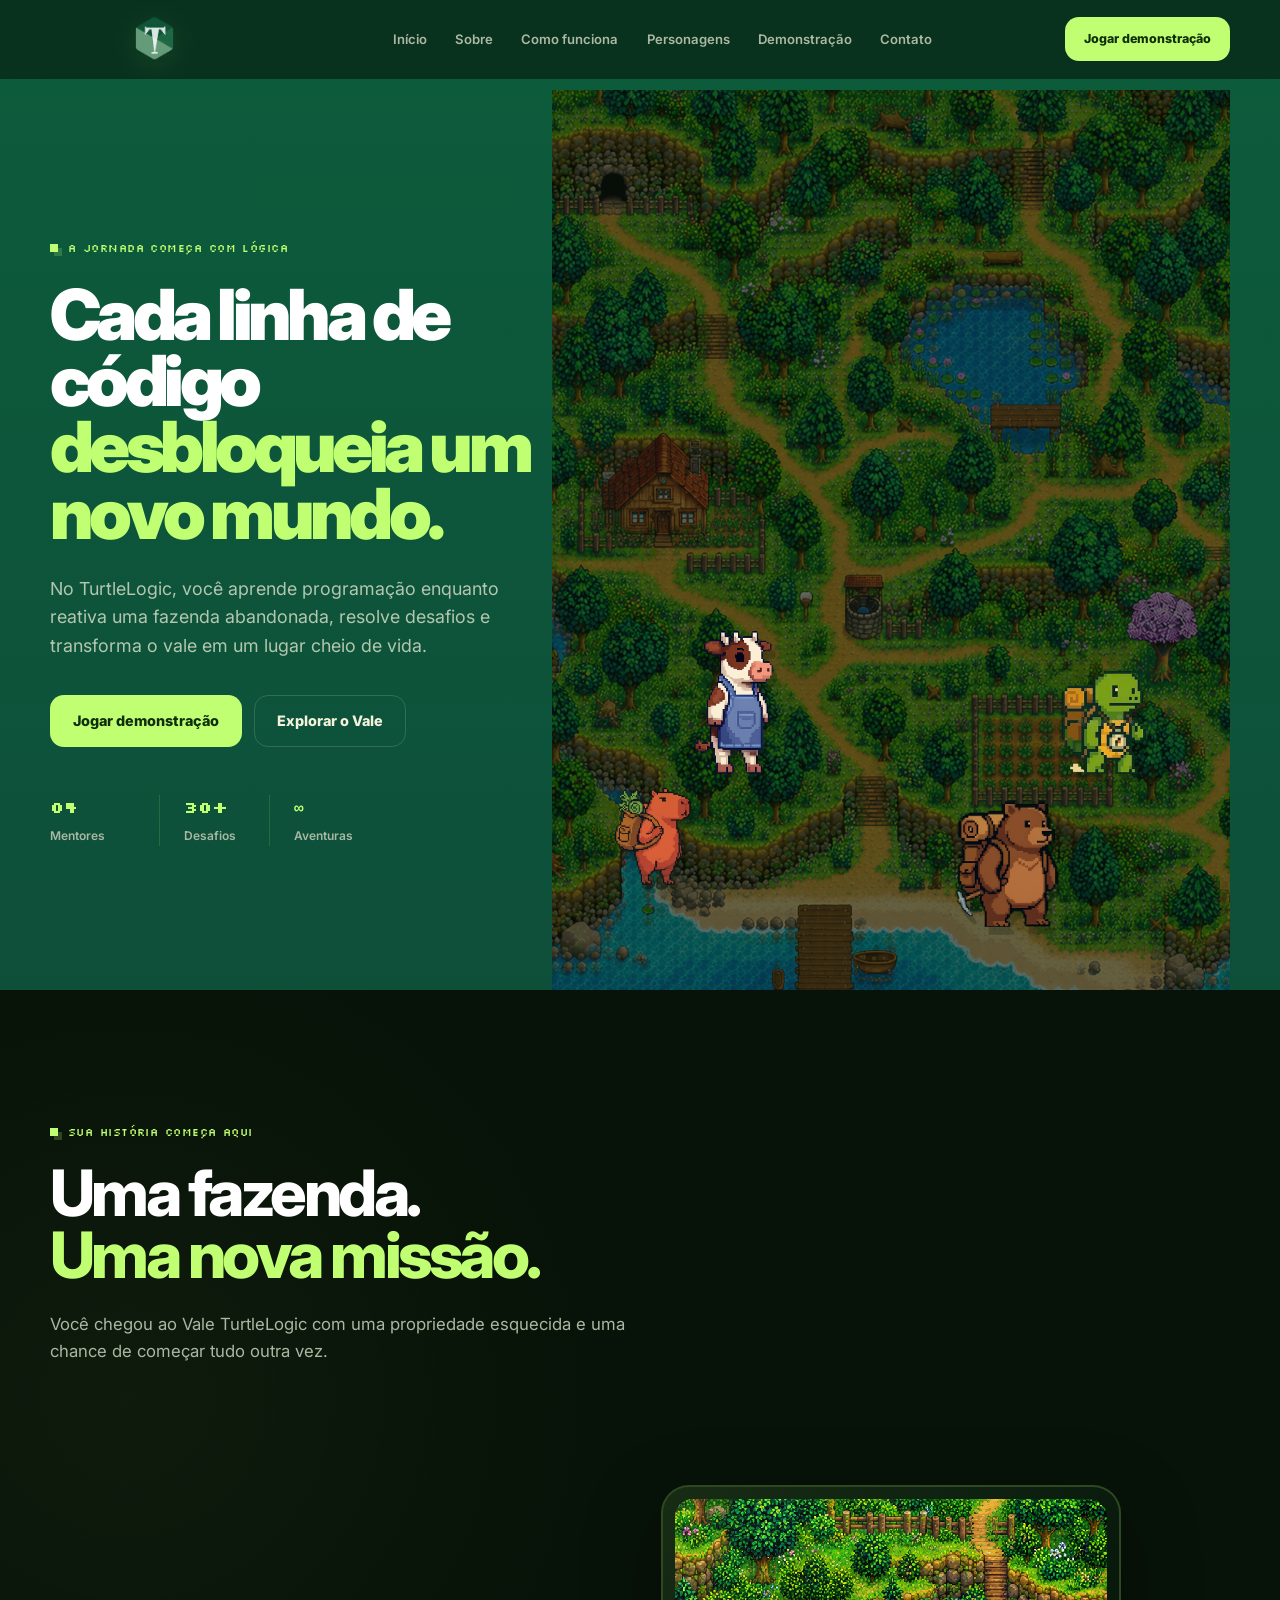
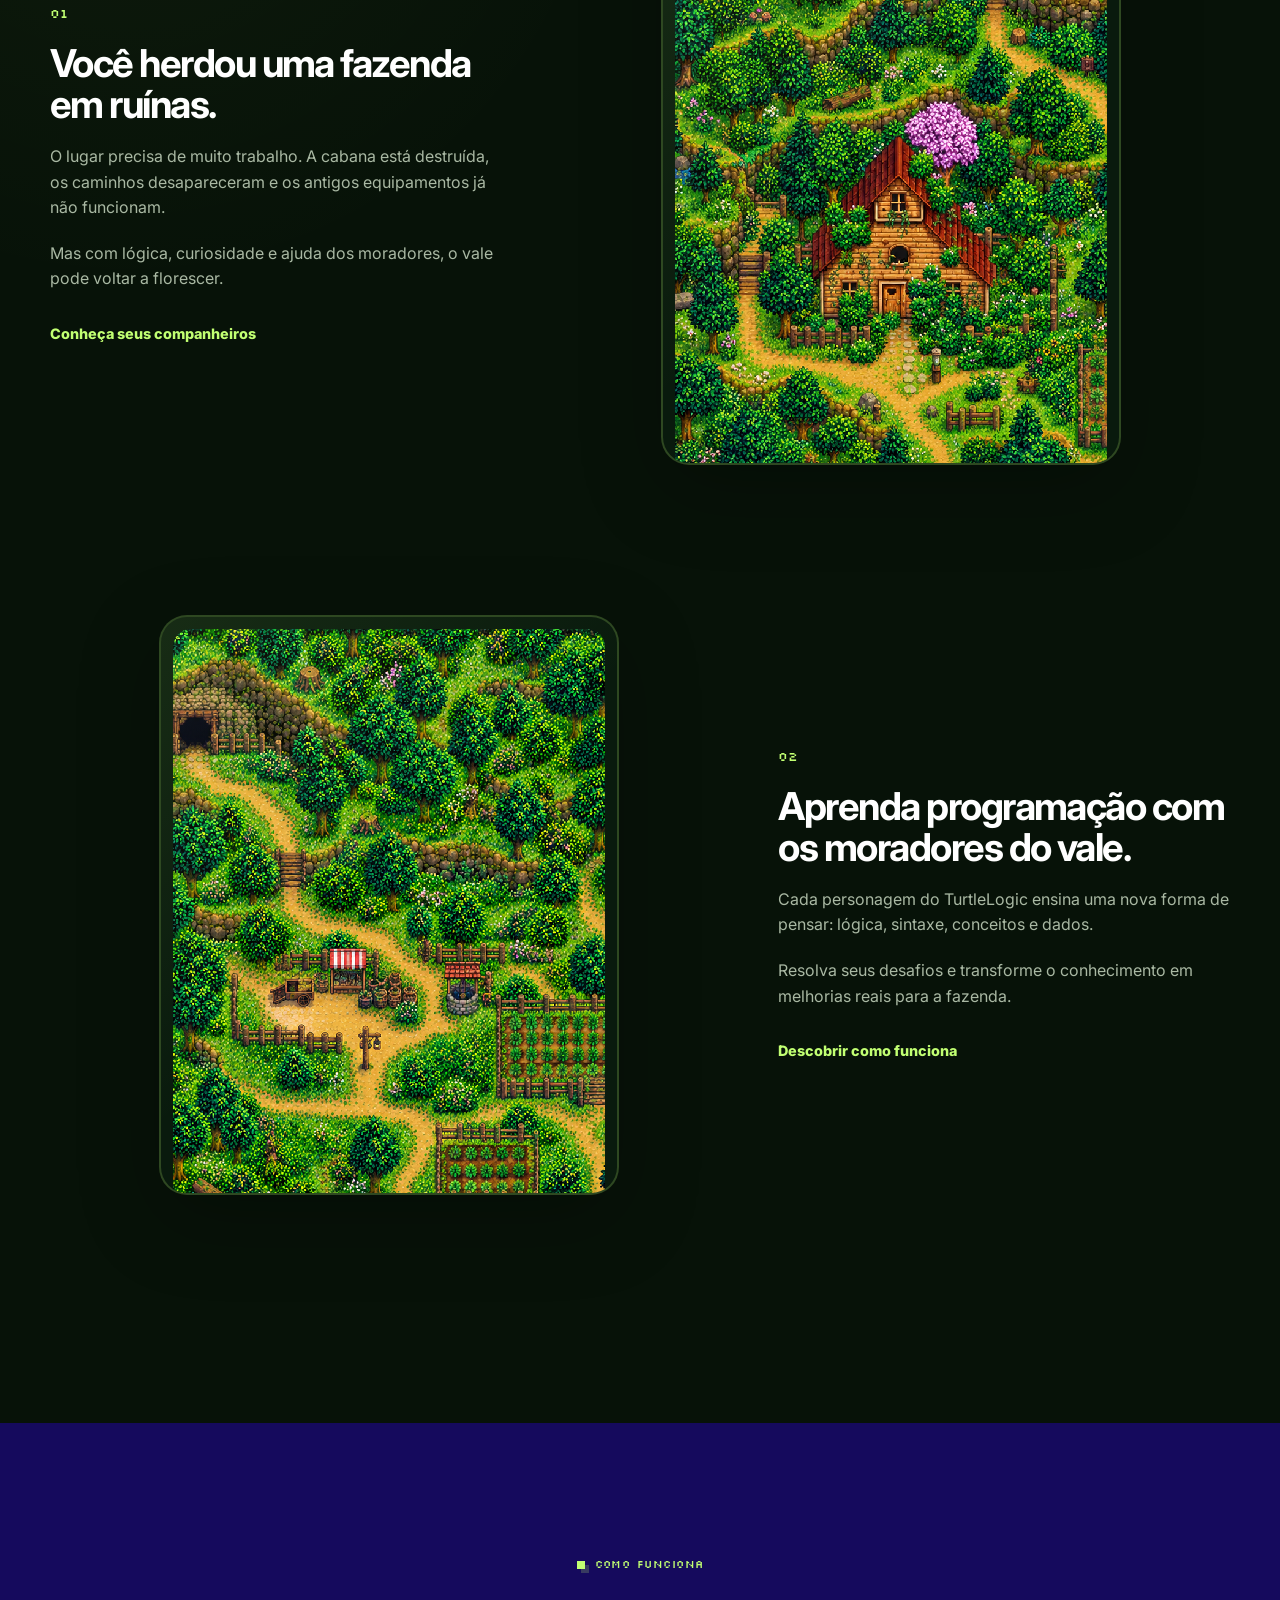
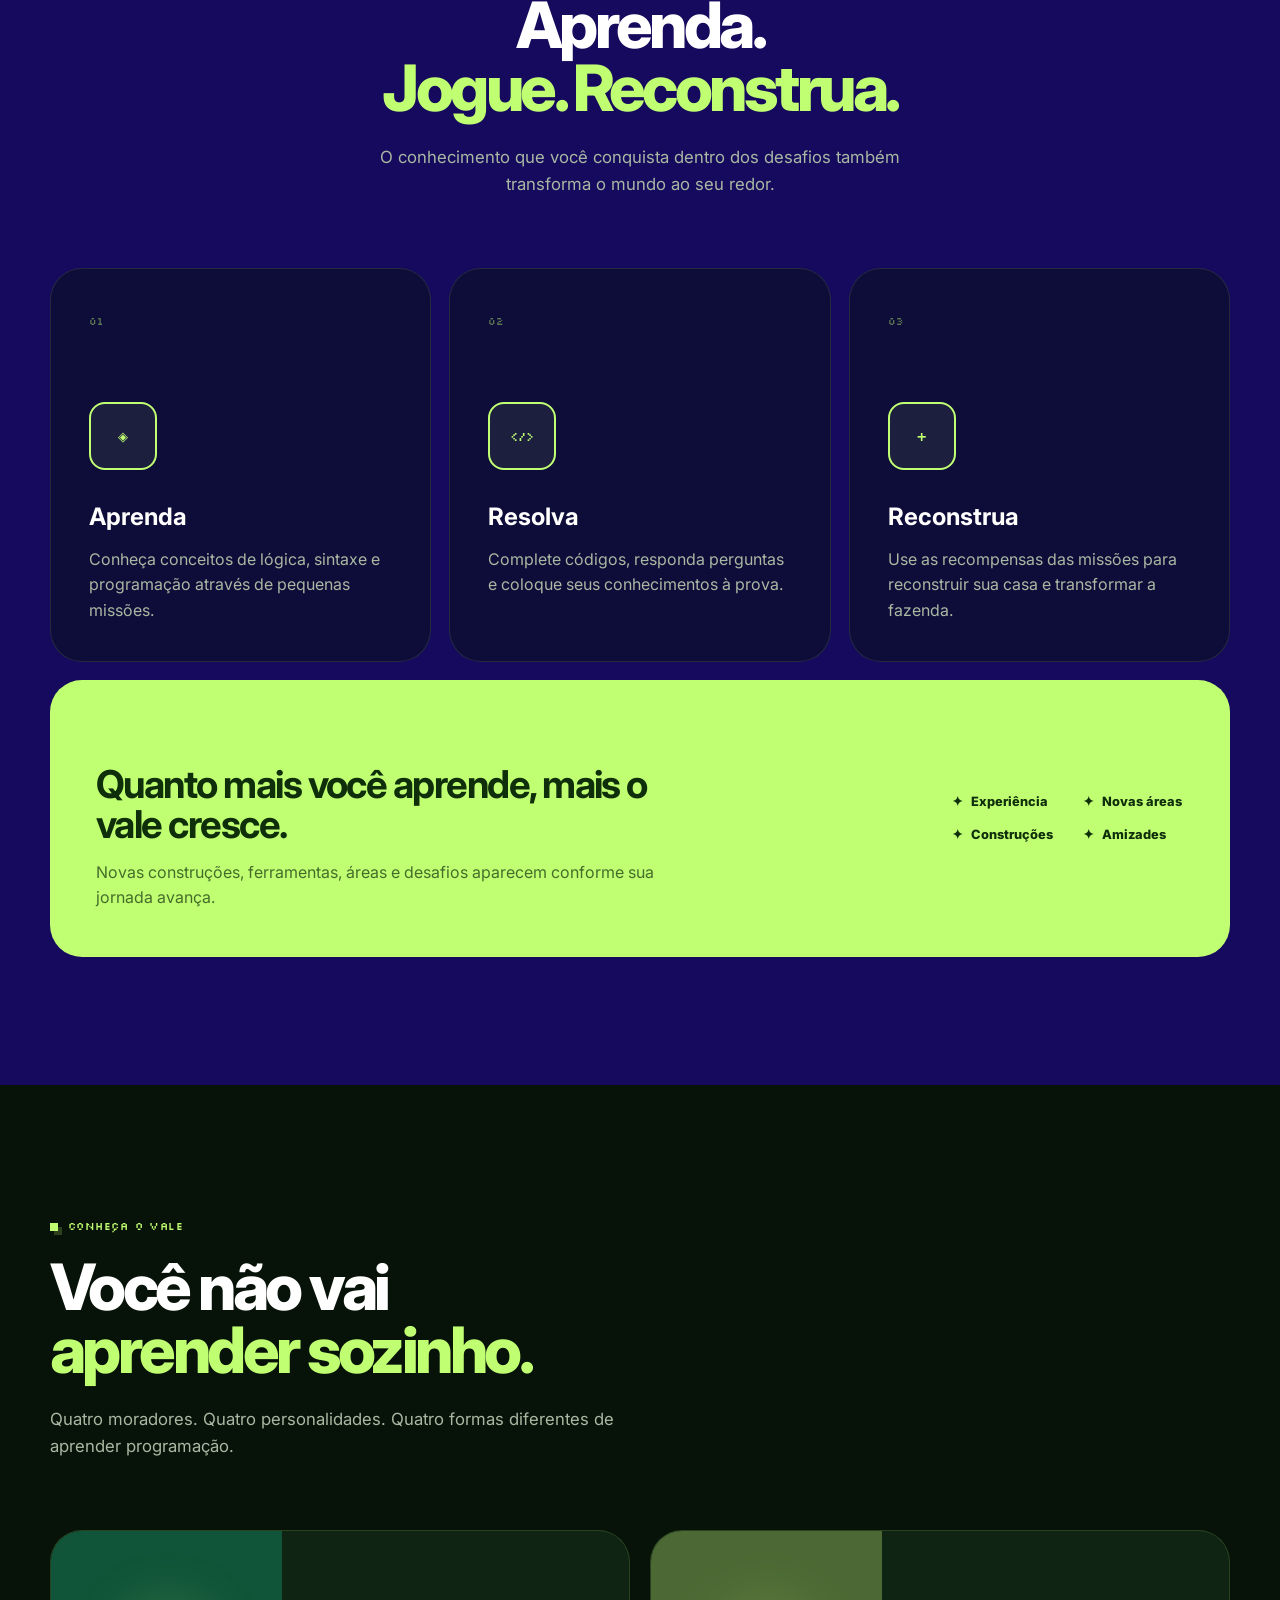
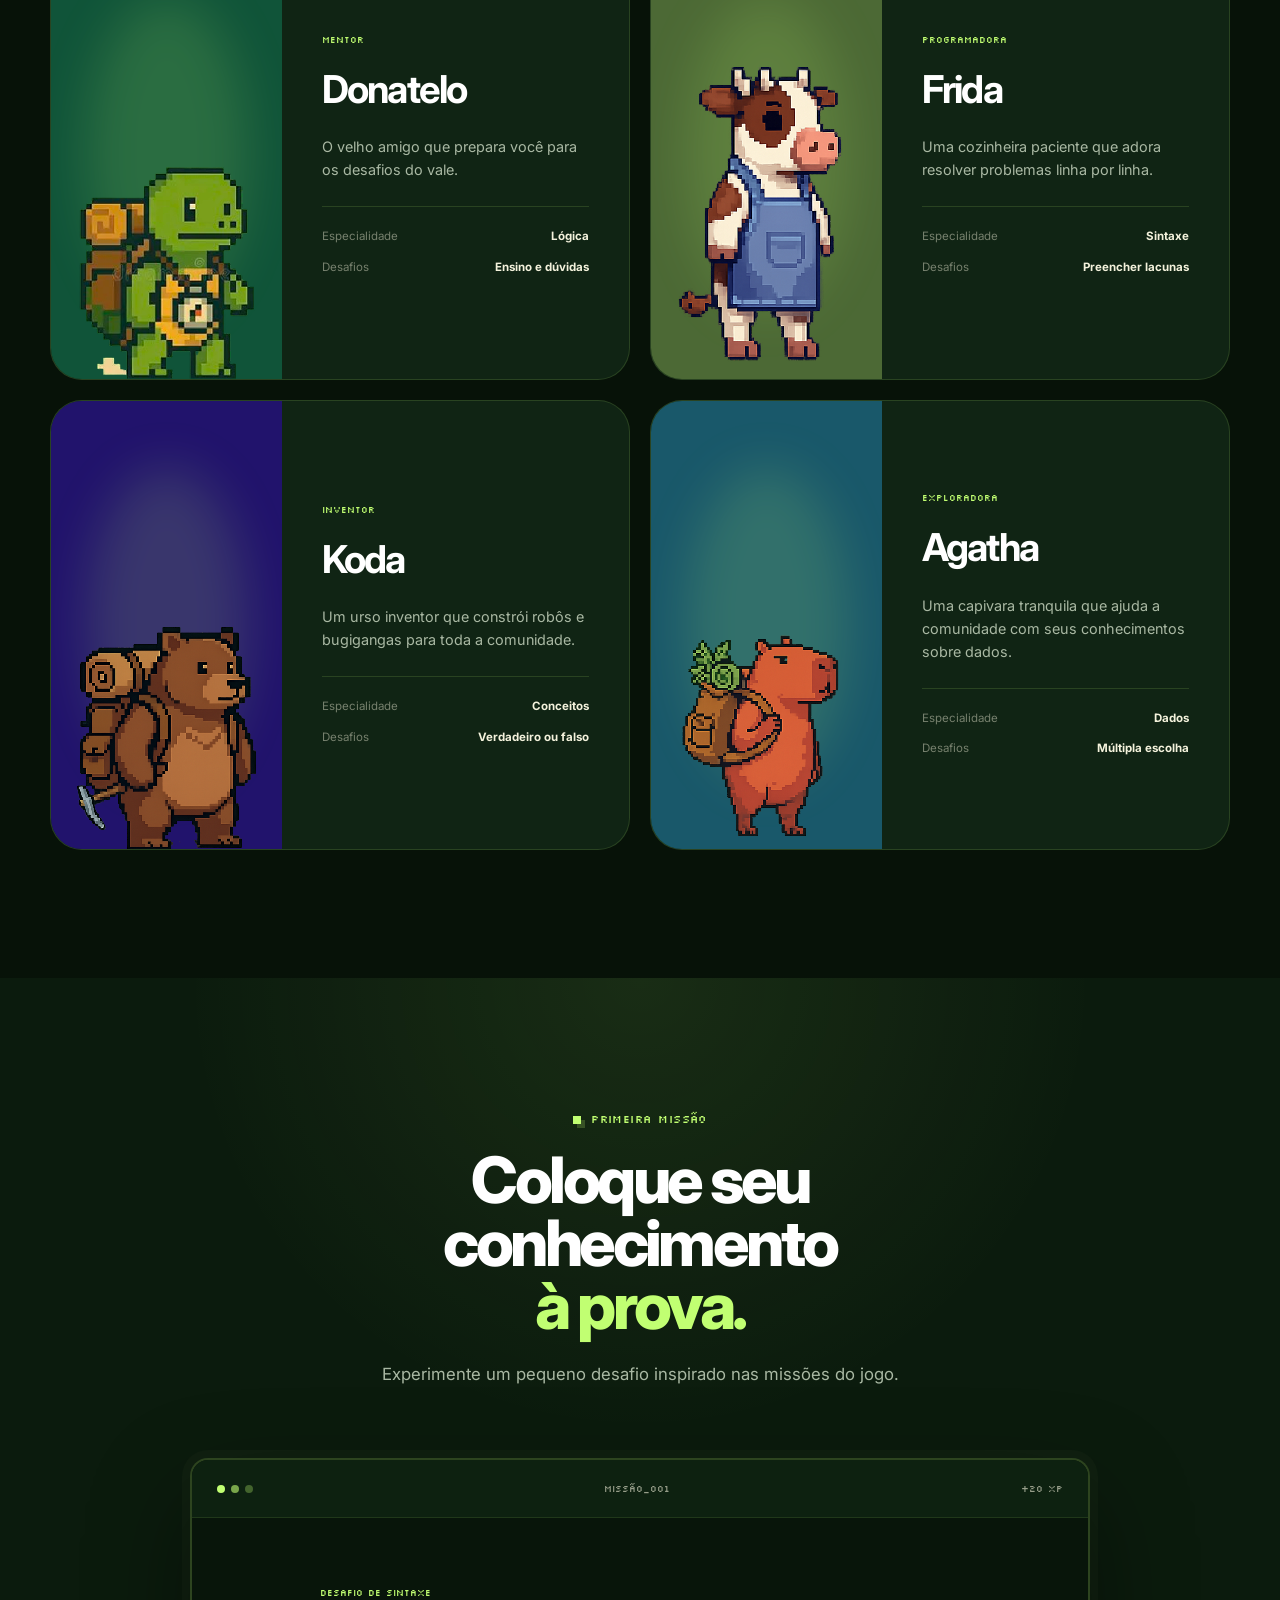
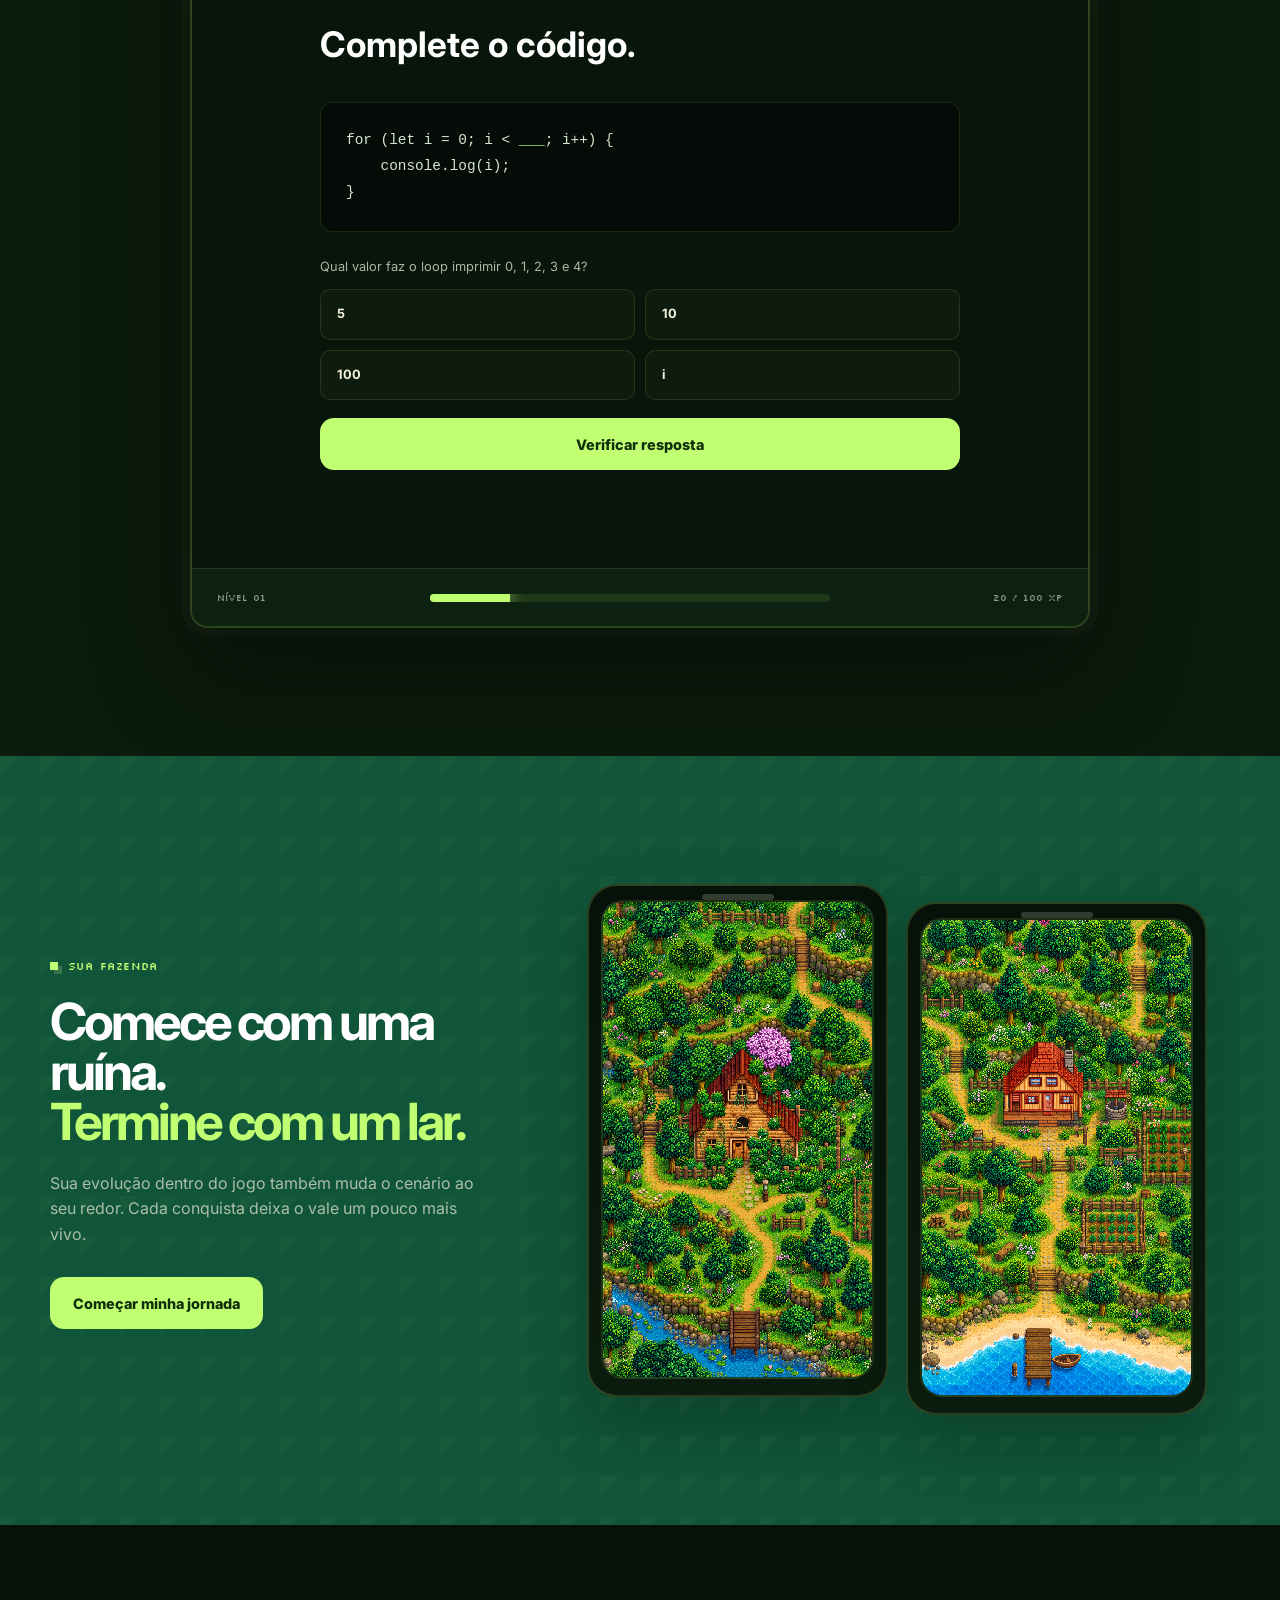
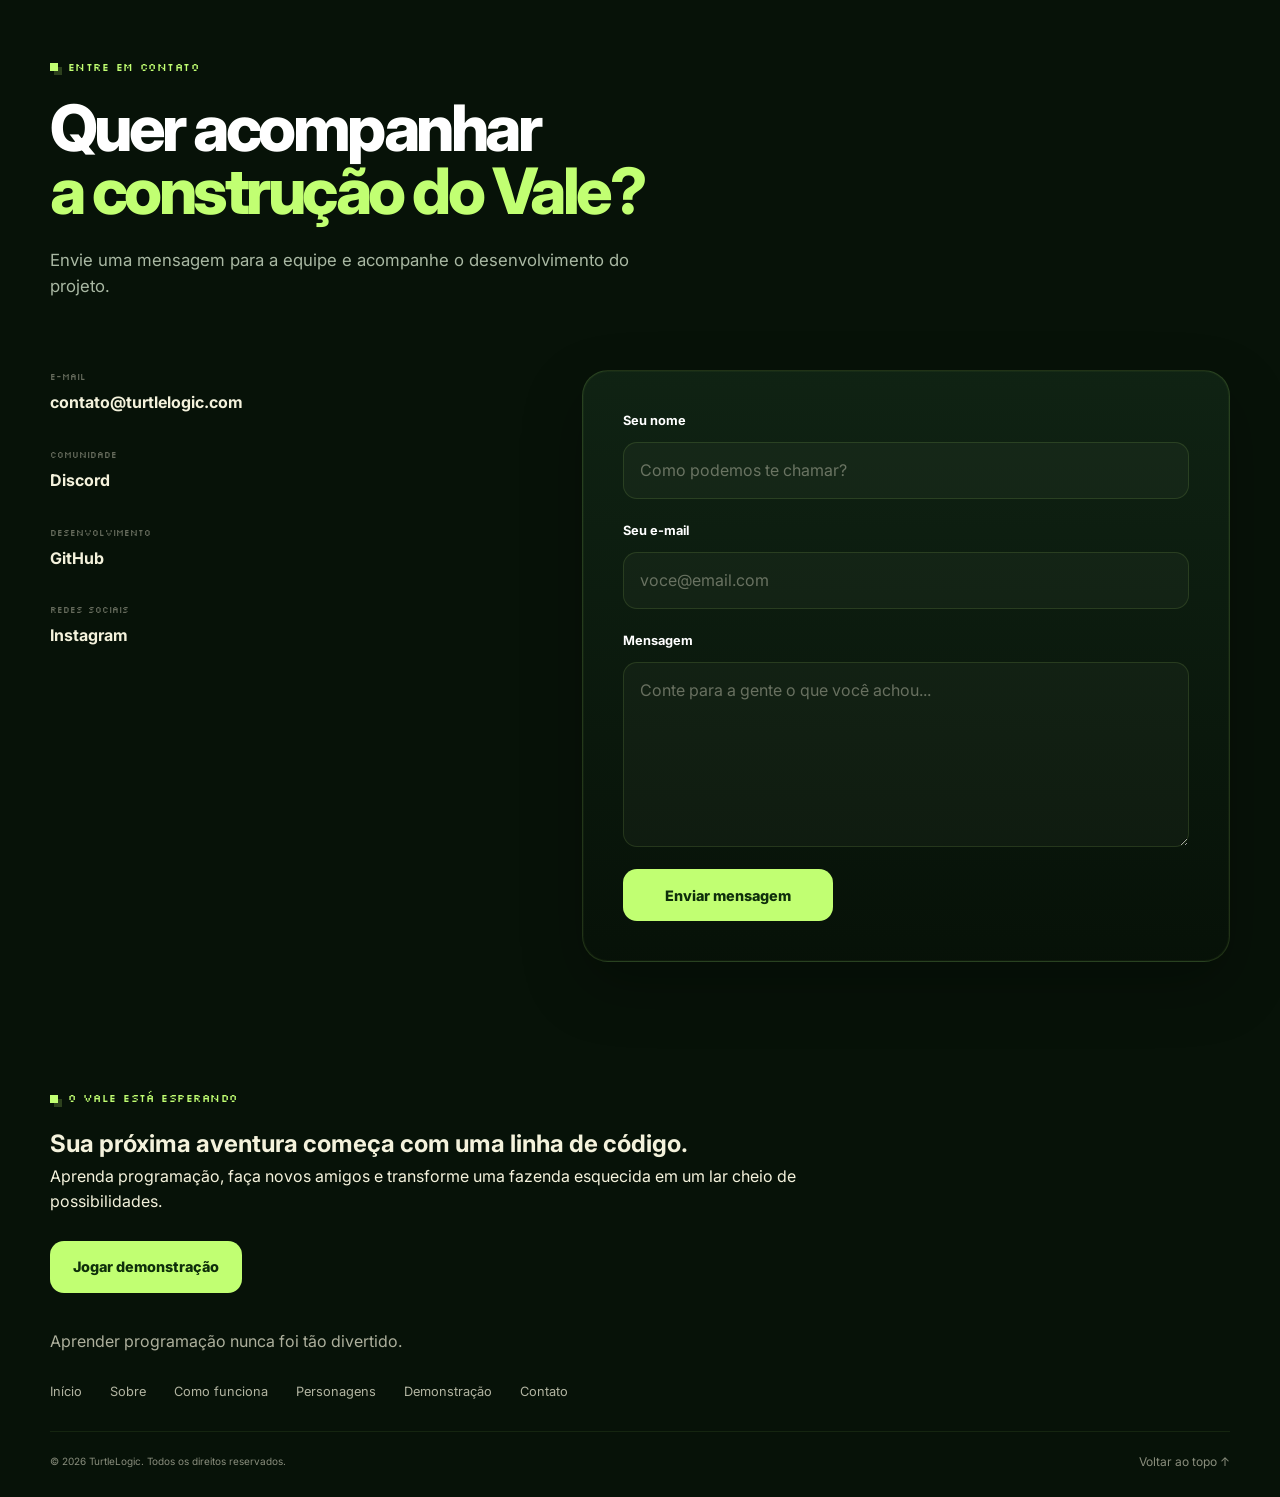
==== index.html @ 1407acd4 "Create index.html" ====
<!DOCTYPE html>

<html lang="pt-BR">

<!--
    O head guarda as informações que o navegador usa para interpretar
    a página: charset, responsividade, descrição, título e links externos.
-->
<head>
    <meta charset="UTF-8">
    <meta name="viewport" content="width=device-width, initial-scale=1.0">

    <meta
        name="description"
        content="TurtleLogic é uma aventura em pixel art onde você aprende programação enquanto reconstrói uma fazenda e transforma o vale."
    >

    <meta name="theme-color" content="#0F2F0B">

    <title>TurtleLogic — Aprenda. Explore. Construa.</title>

    <link rel="preconnect" href="https://fonts.googleapis.com">
    <link rel="preconnect" href="https://fonts.gstatic.com" crossorigin>

    <link
        href="https://fonts.googleapis.com/css2?family=Inter:wght@400;500;600;700;800;900&family=Silkscreen:wght@400;700&display=swap"
        rel="stylesheet"
    >

    <link rel="stylesheet" href="../assets/styles/styles.css">
</head>

<body>

    <!--
        Parte de cima do site com logo, menu e botão principal.
    -->
    <header class="cabecalho">

        <div class="conteiner">

            <!--
                Logo da marca, que leva para o início da página.
            -->
            <a href="#inicio" class="marca" aria-label="TurtleLogic - início">

                <img
                    src="../assets/logo.png"
                    alt="TurtleLogic"
                    class="marca-logo"
                >

            </a>

            <!--
                Menu com os links das seções da página.
            -->
            <nav aria-label="Navegação principal">

                <ul class="menu-lista">

                    <li>
                        <a href="#inicio" class="link-menu">
                            Início
                        </a>
                    </li>

                    <li>
                        <a href="#sobre" class="link-menu">
                            Sobre
                        </a>
                    </li>

                    <li>
                        <a href="#como-funciona" class="link-menu">
                            Como funciona
                        </a>
                    </li>

                    <li>
                        <a href="#personagens" class="link-menu">
                            Personagens
                        </a>
                    </li>

                    <li>
                        <a href="#demonstracao" class="link-menu">
                            Demonstração
                        </a>
                    </li>

                    <li>
                        <a href="#contato" class="link-menu">
                            Contato
                        </a>
                    </li>

                </ul>

            </nav>

            <!--
                Botão para ir direto para a demonstração.
            -->
            <a href="#demonstracao" class="botao botao--pequeno">
                Jogar demonstração
            </a>

            <!--
                Botão de menu para telas menores.
            -->
            <button
                type="button"
                class="menu-botao"
                aria-label="Abrir menu"
                aria-expanded="false"
            >
                <span></span>
                <span></span>
                <span></span>
            </button>

        </div>

    </header>

    <main>

        <!--
            Primeira parte da página, com a mensagem principal e a imagem do banner.
        -->
        <section id="inicio" class="apresentacao">

            <div class="conteiner conjunto-apresentacao">

                <article class="conteudo-apresentacao">

                    <!--
                        Texto pequeno acima do título.
                    -->
                    <span class="etiqueta">
                        A jornada começa com lógica
                    </span>

                    <!--
                        Título principal da página.
                    -->
                    <h1 class="titulo-apresentacao">
                        Cada linha de código
                        <span>desbloqueia um novo mundo.</span>
                    </h1>

                    <!--
                        Texto explicando a ideia do jogo.
                    -->
                    <p class="texto-apresentacao">
                        No TurtleLogic, você aprende programação enquanto reativa uma fazenda abandonada, resolve desafios e transforma o vale em um lugar cheio de vida.
                    </p>

                    <!--
                        Botões para começar ou explorar mais.
                    -->
                    <div class="acoes-apresentacao">

                        <a href="#demonstracao" class="botao botao--primario">
                            Jogar demonstração
                        </a>

                        <a href="#sobre" class="botao botao--secundario">
                            Explorar o Vale
                        </a>

                    </div>

                    <!--
                        Dados rápidos sobre o projeto.
                    -->
                    <ul class="estatisticas-apresentacao" aria-label="Informações sobre o jogo">

                        <li>
                            <strong>04</strong>
                            <span>Mentores</span>
                        </li>

                        <li>
                            <strong>30+</strong>
                            <span>Desafios</span>
                        </li>

                        <li>
                            <strong>∞</strong>
                            <span>Aventuras</span>
                        </li>

                    </ul>

                </article>

                <!--
                    Cena com a imagem de fundo e os personagens.
                -->
                <figure class="cena-apresentacao">

                    <img
                        src="../assets/img-banner.png"
                        alt=""
                        class="img-banner"
                        aria-hidden="true"
                    >

                    <img
                        src="../assets/donatelo.png"
                        alt="Donatelo"
                        class="personagem-apresentacao personagem-apresentacao--donatelo"
                    >

                    <img
                        src="../assets/frida.png"
                        alt="Frida"
                        class="personagem-apresentacao personagem-apresentacao--frida"
                    >

                    <img
                        src="../assets/koda.png"
                        alt="Koda"
                        class="personagem-apresentacao personagem-apresentacao--koda"
                    >

                    <img
                        src="../assets/agatha.png"
                        alt="Agatha"
                        class="personagem-apresentacao personagem-apresentacao--agatha"
                    >


                </figure>

            </div>

        </section>

        <!--
            Seção da história, mostrando a fazenda abandonada e o começo da jornada.
        -->
        <section id="sobre" class="sessao">

            <div class="conteiner">

                <header class="cabecalho-sessao">

                    <span class="etiqueta">
                        Sua história começa aqui
                    </span>

                    <h2>
                        Uma fazenda.
                        <span>Uma nova missão.</span>
                    </h2>

                    <p>
                        Você chegou ao Vale TurtleLogic com uma propriedade esquecida e uma chance de começar tudo outra vez.
                    </p>

                </header>

                <div class="linha-historia">

                    <article class="texto-historia">

                        <span class="numero-historia">
                            01
                        </span>

                        <h3>
                            Você herdou uma fazenda em ruínas.
                        </h3>

                        <p>
                            O lugar precisa de muito trabalho. A cabana está destruída, os caminhos desapareceram e os antigos equipamentos já não funcionam.
                        </p>

                        <p>
                            Mas com lógica, curiosidade e ajuda dos moradores, o vale pode voltar a florescer.
                        </p>

                        <a href="#personagens" class="link-texto">
                            Conheça seus companheiros
                        </a>

                    </article>

                    <figure class="imagem-historia">

                        <img
                            src="../assets/casaruina.png"
                            alt="Cabana antiga e abandonada da fazenda"
                        >

                        <figcaption>
                            Tudo começa com uma pequena cabana.
                        </figcaption>

                    </figure>

                </div>

                <div class="linha-historia invertida">

                    <article class="texto-historia">

                        <span class="numero-historia">
                            02
                        </span>

                        <h3>
                            Aprenda programação com os moradores do vale.
                        </h3>

                        <p>
                            Cada personagem do TurtleLogic ensina uma nova forma de pensar: lógica, sintaxe, conceitos e dados.
                        </p>

                        <p>
                            Resolva seus desafios e transforme o conhecimento em melhorias reais para a fazenda.
                        </p>

                        <a href="#como-funciona" class="link-texto">
                            Descobrir como funciona
                        </a>

                    </article>

                    <figure class="imagem-historia">

                        <img
                            src="../assets/vila.png"
                            alt="Vale TurtleLogic com os moradores e construções"
                        >

                        <figcaption>
                            O vale está cheio de histórias para descobrir.
                        </figcaption>

                    </figure>

                </div>

            </div>

        </section>

        <!--
            Seção que explica como o jogo funciona em passos simples.
        -->
        <section id="como-funciona" class="sessao">

            <div class="conteiner">

                <header class="cabecalho-sessao cabecalho-sessao--centro">

                    <span class="etiqueta">
                        Como funciona
                    </span>

                    <h2>
                        Aprenda.
                        <span>Jogue. Reconstrua.</span>
                    </h2>

                    <p>
                        O conhecimento que você conquista dentro dos desafios também transforma o mundo ao seu redor.
                    </p>

                </header>

                <ol class="etapas">

                    <li class="card-etapa">

                        <span class="numero-etapa">
                            01
                        </span>

                        <div class="icone-etapa" aria-hidden="true">
                            ◈
                        </div>

                        <h3>
                            Aprenda
                        </h3>

                        <p>
                            Conheça conceitos de lógica, sintaxe e programação através de pequenas missões.
                        </p>

                    </li>

                    <li class="card-etapa">

                        <span class="numero-etapa">
                            02
                        </span>

                        <div class="icone-etapa" aria-hidden="true">
                            &lt;/&gt;
                        </div>

                        <h3>
                            Resolva
                        </h3>

                        <p>
                            Complete códigos, responda perguntas e coloque seus conhecimentos à prova.
                        </p>

                    </li>

                    <li class="card-etapa">

                        <span class="numero-etapa">
                            03
                        </span>

                        <div class="icone-etapa" aria-hidden="true">
                            +
                        </div>

                        <h3>
                            Reconstrua
                        </h3>

                        <p>
                            Use as recompensas das missões para reconstruir sua casa e transformar a fazenda.
                        </p>

                    </li>

                </ol>

                <aside class="premio">

                    <div>

                        <span class="etiqueta">
                            Sua evolução
                        </span>

                        <h3>
                            Quanto mais você aprende, mais o vale cresce.
                        </h3>

                        <p>
                            Novas construções, ferramentas, áreas e desafios aparecem conforme sua jornada avança.
                        </p>

                    </div>

                    <ul>

                        <li>
                            <span aria-hidden="true">✦</span>
                            Experiência
                        </li>

                        <li>
                            <span aria-hidden="true">✦</span>
                            Novas áreas
                        </li>

                        <li>
                            <span aria-hidden="true">✦</span>
                            Construções
                        </li>

                        <li>
                            <span aria-hidden="true">✦</span>
                            Amizades
                        </li>

                    </ul>

                </aside>

            </div>

        </section>

        <!--
            Seção dos personagens do jogo.
        -->
        <section id="personagens" class="sessao">

            <div class="conteiner">

                <header class="cabecalho-sessao">

                    <span class="etiqueta">
                        Conheça o Vale
                    </span>

                    <h2>
                        Você não vai
                        <span>aprender sozinho.</span>
                    </h2>

                    <p>
                        Quatro moradores. Quatro personalidades. Quatro formas diferentes de aprender programação.
                    </p>

                </header>

                <div class="lista-personagens">

                    <article class="card-personagem">

                        <figure>

                            <img
                                src="../assets/donatelo.png"
                                alt="Donatelo, mentor do Vale TurtleLogic"
                            >

                        </figure>

                        <div class="corpo-personagem">

                            <span class="cargo-personagem">
                                Mentor
                            </span>

                            <h3>
                                Donatelo
                            </h3>

                            <p>
                                O velho amigo que prepara você para os desafios do vale.
                            </p>

                            <dl>

                                <div>
                                    <dt>Especialidade</dt>
                                    <dd>Lógica</dd>
                                </div>

                                <div>
                                    <dt>Desafios</dt>
                                    <dd>Ensino e dúvidas</dd>
                                </div>

                            </dl>

                        </div>

                    </article>

                    <article class="card-personagem card-personagem--frida">

                        <figure>

                            <img
                                src="../assets/frida.png"
                                alt="Frida, a vaca programadora"
                            >

                        </figure>

                        <div class="corpo-personagem">

                            <span class="cargo-personagem">
                                Programadora
                            </span>

                            <h3>
                                Frida
                            </h3>

                            <p>
                                Uma cozinheira paciente que adora resolver problemas linha por linha.
                            </p>

                            <dl>

                                <div>
                                    <dt>Especialidade</dt>
                                    <dd>Sintaxe</dd>
                                </div>

                                <div>
                                    <dt>Desafios</dt>
                                    <dd>Preencher lacunas</dd>
                                </div>

                            </dl>

                        </div>

                    </article>

                    <article class="card-personagem card-personagem--koda">

                        <figure>

                            <img
                                src="../assets/koda.png"
                                alt="Koda, o urso inventor"
                            >

                        </figure>

                        <div class="corpo-personagem">

                            <span class="cargo-personagem">
                                Inventor
                            </span>

                            <h3>
                                Koda
                            </h3>

                            <p>
                                Um urso inventor que constrói robôs e bugigangas para toda a comunidade.
                            </p>

                            <dl>

                                <div>
                                    <dt>Especialidade</dt>
                                    <dd>Conceitos</dd>
                                </div>

                                <div>
                                    <dt>Desafios</dt>
                                    <dd>Verdadeiro ou falso</dd>
                                </div>

                            </dl>

                        </div>

                    </article>

                    <article class="card-personagem card-personagem--agatha">

                        <figure>

                            <img
                                src="../assets/agatha.png"
                                alt="Agatha, a capivara da praia"
                            >

                        </figure>

                        <div class="corpo-personagem">

                            <span class="cargo-personagem">
                                Exploradora
                            </span>

                            <h3>
                                Agatha
                            </h3>

                            <p>
                                Uma capivara tranquila que ajuda a comunidade com seus conhecimentos sobre dados.
                            </p>

                            <dl>

                                <div>
                                    <dt>Especialidade</dt>
                                    <dd>Dados</dd>
                                </div>

                                <div>
                                    <dt>Desafios</dt>
                                    <dd>Múltipla escolha</dd>
                                </div>

                            </dl>

                        </div>

                    </article>

                </div>

            </div>

        </section>

        <!--
            Seção com o mini desafio da página.
        -->
        <section id="demonstracao" class="sessao">

            <div class="conteiner">

                <header class="cabecalho-sessao cabecalho-sessao--centro">

                    <span class="etiqueta">
                        Primeira missão
                    </span>

                    <h2>
                        Coloque seu conhecimento
                        <span>à prova.</span>
                    </h2>

                    <p>
                        Experimente um pequeno desafio inspirado nas missões do jogo.
                    </p>

                </header>

                <article class="janela-demo">

                    <header class="cabecalho-demo">

                        <div class="pontos-janela" aria-hidden="true">
                            <span></span>
                            <span></span>
                            <span></span>
                        </div>

                        <span>
                            MISSÃO_001
                        </span>

                        <span>
                            +20 XP
                        </span>

                    </header>

                    <div class="corpo-demo">

                        <div class="desafio">

                            <span class="etiqueta-desafio">
                                DESAFIO DE SINTAXE
                            </span>

                            <h3>
                                Complete o código.
                            </h3>

                            <pre><code>for (let i = 0; i &lt; <span>___</span>; i++) {
    console.log(i);
}</code></pre>

                            <form class="formulario-desafio">

                                <fieldset>

                                    <legend>
                                        Qual valor faz o loop imprimir 0, 1, 2, 3 e 4?
                                    </legend>

                                    <label>
                                        <input
                                            type="radio"
                                            name="resposta-desafio"
                                            value="5"
                                        >
                                        <span>5</span>
                                    </label>

                                    <label>
                                        <input
                                            type="radio"
                                            name="resposta-desafio"
                                            value="10"
                                        >
                                        <span>10</span>
                                    </label>

                                    <label>
                                        <input
                                            type="radio"
                                            name="resposta-desafio"
                                            value="100"
                                        >
                                        <span>100</span>
                                    </label>

                                    <label>
                                        <input
                                            type="radio"
                                            name="resposta-desafio"
                                            value="i"
                                        >
                                        <span>i</span>
                                    </label>

                                </fieldset>

                                <button
                                    type="button"
                                    class="botao botao--primario"
                                    id="verificar-desafio"
                                >
                                    Verificar resposta
                                </button>

                            </form>

                            <output
                                id="resultado-desafio"
                                class="resultado-desafio"
                                aria-live="polite"
                            ></output>

                        </div>

                    </div>

                    <footer class="rodape-demo">

                        <span>
                            NÍVEL 01
                        </span>

                        <div
                            class="barra-experiencia"
                            aria-label="20 de 100 XP"
                        >
                            <span></span>
                        </div>

                        <span>
                            20 / 100 XP
                        </span>

                    </footer>

                </article>

            </div>

        </section>

        <!--
            Mostra a fazenda antes e depois.
        -->
        <section class="sessao progresso">

            <div class="conteiner">

                <div class="conteudo-progresso">

                    <span class="etiqueta">
                        Sua fazenda
                    </span>

                    <h2>
                        Comece com uma ruína.
                        <span>Termine com um lar.</span>
                    </h2>

                    <p>
                        Sua evolução dentro do jogo também muda o cenário ao seu redor. Cada conquista deixa o vale um pouco mais vivo.
                    </p>

                    <a href="#demonstracao" class="botao botao--primario">
                        Começar minha jornada
                    </a>

                </div>

                <div class="telas-progresso" aria-label="Comparação da fazenda antes e depois">

                    <div class="celular">
                        <div class="tela-celular">
                            <img
                                src="../assets/casaruina.png"
                                alt="Fazenda antes da reconstrução"
                            >
                        </div>
                    </div>

                    <div class="celular celular--depois">
                        <div class="tela-celular">
                            <img
                                src="../assets/depois.png"
                                alt="Fazenda depois da reconstrução"
                            >
                        </div>
                    </div>

                </div>

            </div>

        </section>

        <!--
            Seção de contato com a equipe.
        -->
        <section id="contato" class="sessao contato">

            <div class="conteiner">

                <header class="cabecalho-sessao">

                    <span class="etiqueta">
                        Entre em contato
                    </span>

                    <h2>
                        Quer acompanhar
                        <span>a construção do Vale?</span>
                    </h2>

                    <p>
                        Envie uma mensagem para a equipe e acompanhe o desenvolvimento do projeto.
                    </p>

                </header>

                <div class="grade-contato">

                    <address class="info-contato">

                        <div>

                            <span class="etiqueta-contato">
                                E-mail
                            </span>

                            <a href="mailto:contato@turtlelogic.com">
                                contato@turtlelogic.com
                            </a>

                        </div>

                        <div>

                            <span class="etiqueta-contato">
                                Comunidade
                            </span>

                            <a href="#">
                                Discord
                            </a>

                        </div>

                        <div>

                            <span class="etiqueta-contato">
                                Desenvolvimento
                            </span>

                            <a href="#">
                                GitHub
                            </a>

                        </div>

                        <div>

                            <span class="etiqueta-contato">
                                Redes sociais
                            </span>

                            <a href="#">
                                Instagram
                            </a>

                        </div>

                    </address>

                    <form class="formulario-contato">

                        <div class="campo-formulario">

                            <label for="name">
                                Seu nome
                            </label>

                            <input
                                id="name"
                                name="name"
                                type="text"
                                placeholder="Como podemos te chamar?"
                                autocomplete="name"
                                required
                            >

                        </div>

                        <div class="campo-formulario">

                            <label for="email">
                                Seu e-mail
                            </label>

                            <input
                                id="email"
                                name="email"
                                type="email"
                                placeholder="voce@email.com"
                                autocomplete="email"
                                required
                            >

                        </div>

                        <div class="campo-formulario">

                            <label for="message">
                                Mensagem
                            </label>

                            <textarea
                                id="message"
                                name="message"
                                rows="6"
                                placeholder="Conte para a gente o que você achou..."
                                required
                            ></textarea>

                        </div>

                        <button
                            type="submit"
                            class="botao botao--primario"
                        >
                            Enviar mensagem
                        </button>

                    </form>

                </div>

            </div>

        </section>

        <section>

            <div class="conteiner">

                <div class="conteudo-cta">

                    <span class="etiqueta">
                        O Vale está esperando
                    </span>

                    <h2>
                        Sua próxima aventura
                        <span>começa com uma linha de código.</span>
                    </h2>

                    <p>
                        Aprenda programação, faça novos amigos e transforme uma fazenda esquecida em um lar cheio de possibilidades.
                    </p>

                    <a href="#demonstracao" class="botao botao--primario">
                        Jogar demonstração
                    </a>

                </div>

            </div>

        </section>

    </main>

    <!--
        Rodapé final da página.
    -->
    <footer class="rodape">

        <div class="conteiner">

            <div class="rodape-principal">

                <p>
                    Aprender programação nunca foi tão divertido.
                </p>

            </div>

            <nav aria-label="Navegação do rodapé">

                <ul>

                    <li>
                        <a href="#inicio">
                            Início
                        </a>
                    </li>

                    <li>
                        <a href="#sobre">
                            Sobre
                        </a>
                    </li>

                    <li>
                        <a href="#como-funciona">
                            Como funciona
                        </a>
                    </li>

                    <li>
                        <a href="#personagens">
                            Personagens
                        </a>
                    </li>

                    <li>
                        <a href="#demonstracao">
                            Demonstração
                        </a>
                    </li>

                    <li>
                        <a href="#contato">
                            Contato
                        </a>
                    </li>

                </ul>

            </nav>

            <div class="rodape-inferior">

                <small>
                    © 2026 TurtleLogic. Todos os direitos reservados.
                </small>

                <a href="#inicio">
                    Voltar ao topo ↑
                </a>

            </div>

        </div>

    </footer>

    <script>
        /*
            Este bloco de JavaScript valida a resposta do desafio.
            Ele procura o botão de verificação, verifica a alternativa marcada
            e mostra uma mensagem de feedback para a pessoa que está jogando.
        */
        const verificarDesafio = document.getElementById('verificar-desafio');
        const resultadoDesafio = document.getElementById('resultado-desafio');

        /*
            A condição abaixo protege o código para que ele só execute se o botão
            e a área de resposta existirem na página.
        */
        if (verificarDesafio && resultadoDesafio) {
            /*
                Este evento acontece quando a pessoa clica em "Verificar resposta".
                A função verifica qual opção foi marcada e responde conforme o valor
                escolhido.
            */
            verificarDesafio.addEventListener('click', () => {
                /*
                    selected busca o input radio que foi selecionado pelo usuário.
                    O seletor usa o atributo name da pergunta, que é o mesmo para todas
                    as alternativas do desafio.
                */
                const selected = document.querySelector('input[name="resposta-desafio"]:checked');

                /*
                    Se nenhum item for marcado, a página mostra uma mensagem pedindo
                    que a pessoa escolha uma opção antes de continuar.
                */
                if (!selected) {
                    resultadoDesafio.textContent = 'Escolha uma resposta antes de verificar.';
                    resultadoDesafio.style.color = '#f4f2dc';
                    return;
                }

                /*
                    isCorrect compara o valor do item escolhido com a resposta correta.
                    Nesse caso, o valor '5' é a resposta certa porque o loop imprime
                    números de 0 até 4 quando a condição é i < 5.
                */
                const isCorrect = selected.value === '5';

                /*
                    Se o valor bater, a página mostra feedback positivo e encerra a função.
                */
                if (isCorrect) {
                    resultadoDesafio.textContent = 'Resposta correta! Você avançou no loop.';
                    resultadoDesafio.style.color = '#c1ff72';
                    return;
                }

                /*
                    Se a resposta estiver errada, a mensagem explica o motivo e mostra
                    que o loop precisa terminar em 5 para imprimir até 4.
                */
                resultadoDesafio.textContent = 'Quase lá! O loop precisa parar em 5 para imprimir 0 até 4.';
                resultadoDesafio.style.color = '#ffb4a2';
            });
        }
    </script>

</body>

</html>
---- assets/styles/styles.css ----
/* ---------- VARIÁVEIS GLOBAIS ---------- */
:root {
    --lime: #c1ff72; /* verde principal usado em destaques, botões e linhas. */
    --green: #105439; /* tom verde mais escuro usado em blocos e fundo. */
    --dark-green: #0f2f0b; /* verde escuro para textos e botões principais. */
    --purple: #150a5d; /* roxo usado em seções de destaque. */

    --cream: #f4f2dc; /* cor de texto clara e suave. */
    --white: #ffffff; /* branco puro. */
    --muted: #a9b8a3; /* cinza-esverdeado usado em textos secundários. */
    --line: rgba(193, 255, 114, 0.14); /* linha fina em bordas e separadores. */

    --bg: #071208; /* fundo principal da página. */
    --bg-soft: #0b1b0d; /* fundo mais claro usado em seções. */
    --bg-card: #102414; /* fundo de cards e blocos internos. */

    --font-base: "Inter", sans-serif; /* fonte principal do texto. */
    --font-pixel: "Silkscreen", monospace; /* fonte estilizada para títulos e detalhes. */

    --container: 1180px; /* largura máxima da área central do site. */

    --radius-sm: 12px; /* borda pequena. */
    --radius-md: 20px; /* borda média. */
    --radius-lg: 32px; /* borda grande. */
    --radius-xl: 44px; /* borda bem larga. */

    --shadow: 0 24px 80px rgba(0, 0, 0, 0.25); /* sombra padrão dos cards. */

    --transition: 220ms ease; /* tempo da transição de hover e animações. */
}

/* ---------- RESET BÁSICO ---------- */
* {
    margin: 0; /* remove a margem padrão dos elementos. */
    padding: 0; /* remove o espaçamento interno padrão. */
    box-sizing: border-box; /* faz o tamanho incluir bordas e padding. */
}

html {
    scroll-behavior: smooth; /* rolagem suave ao navegar por âncoras. */
    scroll-padding-top: 90px; /* evita que o header cubra o topo ao rolar. */
}

body {
    min-width: 320px; /* impede que a página fique muito estreita. */
    background: var(--bg); /* fundo geral escuro. */
    color: var(--cream); /* cor padrão do texto. */
    font-family: var(--font-base); /* fonte base do site. */
    line-height: 1.6; /* altura de linha para leitura confortável. */
    overflow-x: hidden; /* evita barra horizontal indesejada. */
}

body::selection {
    background: var(--lime); /* fundo da seleção de texto em verde. */
    color: var(--dark-green); /* texto da seleção em verde escuro. */
}

img {
    display: block; /* faz a imagem ocupar só o espaço do conteúdo. */
    max-width: 100%; /* evita estourar a largura do container. */
}

button,
input,
textarea {
    font: inherit; /* herda a fonte do pai para manter a consistência. */
}

button {
    border: 0; /* remove a borda padrão de botão. */
}

a {
    color: inherit; /* herda a cor do texto do pai. */
    text-decoration: none; /* remove o sublinhado dos links. */
}

ul,
ol {
    list-style: none; /* remove marcadores de lista. */
}

figure {
    margin: 0; /* remove a margem padrão de figure. */
}

/* ---------- ESTRUTURA GERAL ---------- */
.conteiner {
    width: min(calc(100% - 40px), var(--container)); /* limita a largura central do conteúdo. */
    margin-inline: auto; /* centraliza horizontalmente. */
}

.sessao {
    position: relative; /* permite posicionar elementos filhos com referência a esta seção. */
    padding: clamp(90px, 10vw, 150px) 0; /* define o espaço vertical da seção. */
}

.cabecalho-sessao {
    max-width: 720px; /* limita a largura do texto do cabeçalho. */
    margin-bottom: 70px; /* espaço abaixo do título da seção. */
}

.cabecalho-sessao--centro {
    margin-inline: auto; /* centraliza o bloco. */
    text-align: center; /* alinha o texto no centro. */
}

.cabecalho-sessao h2 {
    margin-top: 18px; /* espaço do texto da etiqueta para o título. */
    color: var(--white); /* cor branca do título. */
    font-size: clamp(2.3rem, 5vw, 4.5rem); /* tamanho responsivo do título. */
    font-weight: 800; /* deixa o texto mais forte. */
    line-height: 0.98; /* aproxima as linhas do título. */
    letter-spacing: -0.055em; /* deixa as letras mais próximas umas das outras. */
}

.cabecalho-sessao h2 span {
    display: block; /* faz a segunda parte do título ficar em linha separada. */
    color: var(--lime); /* destaca a segunda parte em verde. */
}

.cabecalho-sessao p {
    max-width: 600px; /* limita o tamanho do parágrafo. */
    margin-top: 24px; /* espaço entre o título e o texto. */
    color: var(--muted); /* texto secundário em tom acinzentado. */
    font-size: 1.05rem; /* tamanho do texto. */
}

.cabecalho-sessao--centro p {
    margin-inline: auto; /* centraliza o parágrafo. */
}

.etiqueta {
    display: inline-flex; /* deixa o texto e o ponto na mesma linha. */
    align-items: center; /* alinha verticalmente. */
    gap: 10px; /* espaço entre o ponto e o texto. */
    color: var(--lime); /* cor verde principal. */
    font-family: var(--font-pixel); /* fonte pixel para o estilo. */
    font-size: 0.7rem; /* tamanho pequeno. */
    line-height: 1.5; /* altura confortável para a linha. */
    letter-spacing: 0.04em; /* separa levemente as letras. */
    text-transform: uppercase; /* deixa em maiúsculas. */
}

.etiqueta::before {
    width: 8px; /* tamanho do ponto visual. */
    height: 8px; /* altura do ponto. */
    background: var(--lime); /* pinta o ponto em verde. */
    box-shadow: 4px 4px 0 rgba(193, 255, 114, 0.2); /* cria um leve brilho ao redor. */
    content: ""; /* cria o elemento visual do pseudo-elemento. */
}

.conteudo-cta {
    display: flex; /* usa flexbox para organizar o conteúdo. */
    flex-direction: column; /* coloca os itens em coluna. */
    align-items: flex-start; /* alinha à esquerda. */
    max-width: 760px; /* limita a largura do bloco. */
}

.conteudo-cta > .etiqueta {
    margin-bottom: 18px; /* espaço abaixo da etiqueta. */
}

.conteudo-cta h2 {
    margin-top: 0; /* remove margem extra do título. */
}

.conteudo-cta .botao {
    margin-top: 26px; /* separa o botão do texto. */
}

/* ---------- BOTÕES ---------- */
.botao {
    position: relative; /* permite usar posicionamento extra se necessário. */
    display: inline-flex; /* faz o botão se comportar como um elemento em linha flexível. */
    min-height: 52px; /* altura mínima do botão. */
    align-items: center; /* centraliza conteúdo na vertical. */
    justify-content: center; /* centraliza conteúdo na horizontal. */
    gap: 12px; /* espaço entre ícone e texto. */
    padding: 0 22px; /* espaço interno horizontal do botão. */
    border: 1px solid transparent; /* borda invisível por padrão. */
    border-radius: 14px; /* cantos arredondados. */
    background: var(--lime); /* cor de fundo verde principal. */
    color: var(--dark-green); /* texto escuro para contraste. */
    font-size: 0.9rem; /* tamanho do texto. */
    font-weight: 800; /* texto mais forte. */
    transition:
        transform var(--transition), /* sobe levemente ao passar o mouse. */
        box-shadow var(--transition), /* cria sombra suave. */
        background var(--transition); /* move a cor do fundo ao hover. */
}

.botao:hover {
    transform: translateY(-3px); /* levanta o botão ao passar o mouse. */
    box-shadow: 0 12px 30px rgba(193, 255, 114, 0.2); /* cria uma sombra verde para dar destaque. */
}

.botao:active {
    transform: translateY(0); /* volta ao lugar ao clicar. */
}

.botao--pequeno {
    min-height: 44px; /* deixa o botão menor no cabeçalho. */
    padding-inline: 18px; /* reduz o espaço interno lateral. */
    font-size: 0.78rem; /* deixa o texto menor. */
}

.botao--primario {
    background: var(--lime); /* fundo verde principal. */
    color: var(--dark-green); /* texto escuro para contraste. */
}

.botao--secundario,
.botao--ghost {
    border-color: rgba(244, 242, 220, 0.16); /* borda suave em tom claro. */
    background: transparent; /* fundo transparente. */
    color: var(--cream); /* texto em branco cremoso. */
}

.botao--secundario:hover,
.botao--ghost:hover {
    border-color: var(--lime); /* borda verde ao hover. */
    background: rgba(193, 255, 114, 0.06); /* leve fundo verde translúcido. */
    box-shadow: none; /* remove a sombra para manter estilo mais simples. */
}

.link-texto {
    display: inline-flex; /* coloca o texto e o ícone em linha. */
    align-items: center; /* alinha verticalmente. */
    gap: 10px; /* separa o texto do indicador. */
    margin-top: 30px; /* espaço acima do link. */
    color: var(--lime); /* deixa em verde para chamar atenção. */
    font-size: 0.9rem; /* tamanho do texto. */
    font-weight: 800; /* deixa mais forte. */
}

.link-texto span {
    transition: transform var(--transition); /* faz a seta se mover suavemente. */
}

.link-texto:hover span {
    transform: translateX(5px); /* move a seta para a direita ao passar o mouse. */
}

/* ---------- CABEÇALHO E MENU ---------- */
.cabecalho {
    position: fixed; /* fixa o menu no topo da página. */
    z-index: 1000; /* deixa o menu acima de outros elementos. */
    top: 0; /* prende no topo. */
    right: 0; /* prende à direita. */
    left: 0; /* prende à esquerda. */
    border-bottom: 1px solid transparent; /* borda invisível por padrão. */
    background: rgba(7, 18, 8, 0.55); /* fundo fosco escuro. */
    backdrop-filter: blur(18px); /* deixa o fundo um pouco embaçado. */
    -webkit-backdrop-filter: blur(18px); /* compatibilidade com navegadores WebKit. */
}

.cabecalho .conteiner {
    display: flex; /* organiza logo, menu e botão lado a lado. */
    min-height: 78px; /* altura mínima do cabeçalho. */
    align-items: center; /* centraliza verticalmente. */
    justify-content: space-between; /* separa os grupos. */
    gap: 30px; /* distância entre os elementos. */
}

.marca {
    display: inline-flex; /* alinha logo e texto na mesma linha. */
    align-items: center; /* centraliza verticalmente. */
    gap: 10px; /* espaço entre logo e texto caso exista. */
    flex-shrink: 0; /* impede a marca de encolher. */
}

.marca-logo {
    display: block; /* deixa a imagem como bloco. */
    width: 210px; /* largura fixa do logo. */
    height: auto; /* mantém proporção. */
    max-height: 60px; /* limita a altura. */
    object-fit: contain; /* ajusta a imagem sem cortar. */
    filter: drop-shadow(0 6px 16px rgba(193, 255, 114, 0.1)); /* cria leve brilho na logo. */
}

.marca-icone {
    display: none; /* esconde variação do logo para desktop. */
}

.marca-texto {
    display: none; /* esconde texto do logo. */
}

.menu-lista {
    display: flex; /* deixa os links alinhados em linha. */
    align-items: center; /* centraliza verticalmente. */
    gap: clamp(16px, 2.2vw, 32px); /* espaço responsivo entre os itens do menu. */
}

.link-menu {
    position: relative; /* permite se basear em pseudo-elementos futuramente. */
    color: rgba(244, 242, 220, 0.7); /* cor clara em cinza-creme. */
    font-size: 0.82rem; /* tamanho pequeno do menu. */
    font-weight: 600; /* deixa os links mais visíveis. */
    transition: color var(--transition); /* muda a cor com suavidade. */
}

.link-menu:hover {
    color: var(--white); /* deixa o link mais claro ao passar o mouse. */
}

.menu-botao {
    display: none; /* fica oculto no desktop. */
    width: 44px; /* largura do botão do menu. */
    height: 44px; /* altura do botão do menu. */
    flex-direction: column; /* coloca as barras em coluna. */
    align-items: center; /* centraliza os itens. */
    justify-content: center; /* centraliza verticalmente. */
    gap: 5px; /* espaço entre as barras. */
    border-radius: 12px; /* arredonda o botão. */
    background: var(--bg-card); /* fundo do botão. */
    cursor: pointer; /* mostra cursor de clique. */
}

.menu-botao span {
    display: block; /* transforma cada span em uma barra. */
    width: 20px; /* largura da barra. */
    height: 2px; /* espessura da barra. */
    background: var(--lime); /* cor verde da barra. */
}

/* ---------- HERO / APRESENTAÇÃO ---------- */
/* Classe do bloco principal do banner inicial da página. */
.apresentacao {
    position: relative; /* deixa o bloco como referência para elementos absolutos. */
    min-height: 100svh; /* faz a seção ocupar a altura da tela. */
    overflow: hidden; /* esconde qualquer conteúdo que ultrapasse os limites. */
    background: linear-gradient(180deg, #0c5c3b 0%, #0e4f3a 100%); /* cria o fundo verde do topo. */
}

/* Layout do texto e da imagem do banner em duas colunas. */
.conjunto-apresentacao {
    position: relative; /* usa referência para empilhar elementos. */
    z-index: 2; /* coloca o conteúdo acima da imagem de fundo. */
    display: grid; /* usa grid para dividir texto e imagem. */
    min-height: 100svh; /* altura da tela. */
    grid-template-columns:
        minmax(0, 0.85fr)
        minmax(0, 1.15fr); /* define a largura do texto e da imagem. */
    align-items: center; /* centraliza verticalmente. */
    gap: 0; /* sem espaço entre colunas. */
    padding-top: 90px; /* deixa espaço para o header fixo. */
}

.conteudo-apresentacao {
    position: relative; /* base para o texto sobre a imagem. */
    z-index: 5; /* coloca o texto na frente da camada da imagem. */
    max-width: 650px; /* limita a largura da área de texto. */
}

/* Título grande do banner principal. */
.titulo-apresentacao {
    max-width: 720px; /* limita o tamanho da linha do título. */
    margin-top: 22px; /* espaço acima do título. */
    color: var(--white); /* texto branco. */
    font-size: clamp(3rem, 5.5vw, 6rem); /* tamanho responsivo do título. */
    font-weight: 900; /* deixa o título bem forte. */
    line-height: 0.94; /* aproxima as linhas do título. */
    letter-spacing: -0.065em; /* deixa as letras bem próximas. */
}

.titulo-apresentacao span {
    display: block; /* força a segunda linha em bloco separado. */
    color: var(--lime); /* destaca a parte em verde. */
}

.texto-apresentacao {
    max-width: 570px; /* limita a largura do texto. */
    margin-top: 28px; /* espaço acima do parágrafo. */
    color: rgba(244, 242, 220, 0.72); /* texto claro com transparência. */
    font-size: clamp(1rem, 1.4vw, 1.15rem); /* tamanho responsivo. */
}

.acoes-apresentacao {
    display: flex; /* coloca os botões em linha. */
    flex-wrap: wrap; /* permite quebrar linha se não couber. */
    gap: 12px; /* separa os botões. */
    margin-top: 34px; /* espaço acima dos botões. */
}

.estatisticas-apresentacao {
    display: flex; /* organiza os blocos em linha. */
    margin-top: 48px; /* espaço acima das estatísticas. */
}

.estatisticas-apresentacao li {
    min-width: 110px; /* largura mínima para cada item. */
    padding-right: 24px; /* espaço à direita ao redor do texto. */
    border-right: 1px solid var(--line); /* linha divisória entre itens. */
}

.estatisticas-apresentacao li + li {
    padding-left: 24px; /* cria espaço interno da esquerda nos itens seguintes. */
}

.estatisticas-apresentacao li:last-child {
    border-right: 0; /* remove a linha do último item. */
}

.estatisticas-apresentacao strong {
    display: block; /* faz o número ficar em linha própria. */
    color: var(--lime); /* deixa o número em verde. */
    font-family: var(--font-pixel); /* usa fonte pixel para o destaque. */
    font-size: 1rem; /* tamanho do número. */
}

.estatisticas-apresentacao span {
    display: block; /* deixa o texto em bloco separado. */
    margin-top: 6px; /* espaço acima do texto pequeno. */
    color: var(--muted); /* cor cinza-clara. */
    font-size: 0.75rem; /* tamanho pequeno. */
    font-weight: 600; /* deixa o texto mais forte. */
}

/* ---------- IMAGEM DO BANNER E PERSONAGENS ---------- */
/* Container da imagem de fundo e dos personagens do banner. */
.cena-apresentacao {
    position: relative; /* referência para posicionar tudo dentro. */
    width: 100%; /* ocupa toda a largura. */
    height: 100%; /* ocupa toda a altura. */
    min-height: 100svh; /* garante altura da tela. */
    margin: 0; /* remove margem padrão. */
    padding: 0; /* remove padding padrão. */
    isolation: isolate; /* cria uma camada isolada para empilhar itens. */
    overflow: hidden; /* evita que os elementos saiam do bloco. */
    border: 0; /* remove borda padrão. */
    background: transparent; /* fundo transparente. */
}

.cena-apresentacao::before,
.cena-apresentacao::after {
    content: ""; /* cria o pseudo-elemento visual. */
    position: absolute; /* posiciona sobre o bloco. */
    inset: 0; /* ocupa todo o espaço do pai. */
    pointer-events: none; /* não atrapalha o clique. */
}

.cena-apresentacao::before {
    z-index: 1; /* fica acima da imagem mas abaixo dos personagens. */
    background: rgba(7, 18, 8, 0.62); /* escurece a imagem para dar contraste. */
}

.cena-apresentacao::after {
    display: none; /* esse pseudo-elemento está desativado. */
}

.img-banner {
    position: absolute; /* fixa a imagem por cima do fundo. */
    top: -5%; /* desloca um pouco para cima. */
    right: -5%; /* desloca um pouco para direita. */
    bottom: -5%; /* desloca um pouco para baixo. */
    left: -5%; /* desloca um pouco para esquerda. */
    z-index: 0; /* fica atrás dos elementos. */
    width: 110%; /* aumenta um pouco a largura. */
    height: 110%; /* aumenta a altura para cobrir mais espaço. */
    max-width: none; /* remove a largura máxima padrão. */
    object-fit: cover; /* preenche o espaço sem distorcer. */
    object-position: center; /* centraliza a imagem. */
    display: block; /* faz a imagem se comportar como bloco. */
    opacity: 1; /* deixa a imagem totalmente visível. */
}

/* Classe de cada personagem que aparece sobre a imagem do banner. */
.personagem-apresentacao {
    position: absolute; /* posiciona cada personagem sobre a cena. */
    z-index: 2; /* deixa os personagens acima do filtro escuro. */
    width: 90px; /* largura base dos personagens. */
    max-width: none; /* sem limite de largura. */
    filter: drop-shadow(4px 8px 0 rgba(7, 18, 8, 0.25)); /* cria sombra sob os personagens. */
    transition: transform 300ms ease; /* suaviza o movimento ao hover. */
}

.personagem-apresentacao--donatelo {
    right: 12%; /* distância da direita. */
    bottom: 24%; /* distância do fundo. */
}

.personagem-apresentacao--frida {
    right: 66%; /* distância da direita. */
    bottom: 23%; /* distância do fundo. */
}

.personagem-apresentacao--koda {
    right: 25%; /* distância da direita. */
    bottom: 7%; /* distância do fundo. */
    width: 105px; /* deixa o personagem um pouco maior. */
}

.personagem-apresentacao--agatha {
    right: 78%; /* distância da direita. */
    bottom: 11%; /* distância do fundo. */
}

.cena-apresentacao:hover .personagem-apresentacao {
    transform: translateY(-8px); /* levanta os personagens ao passar o mouse. */
}

.cena-apresentacao:hover .personagem-apresentacao--donatelo {
    transform: translateY(-6px) rotate(-2deg); /* levanta e inclina um pouco. */
}

.cena-apresentacao:hover .personagem-apresentacao--frida {
    transform: translateY(-9px) rotate(2deg); /* levanta e inclina para o outro lado. */
}

.cena-apresentacao:hover .personagem-apresentacao--koda {
    transform: translateY(-7px); /* move para cima. */
}

.cena-apresentacao:hover .personagem-apresentacao--agatha {
    transform: translateY(-5px); /* move levemente para cima. */
}

/* ---------- HISTÓRIA / SOBRE ---------- */
#sobre {
    background:
        radial-gradient(circle at 10% 20%, rgba(193, 255, 114, 0.04), transparent 25%),
        var(--bg); /* cria um brilho sutil e mantém o fundo escuro. */
}

/* Bloco de cada item da seção de história. */
.linha-historia {
    display: grid; /* usa grid para dividir texto e imagem. */
    grid-template-columns: 0.8fr 1.2fr; /* define a proporção do layout. */
    align-items: center; /* centraliza os itens verticalmente. */
    gap: clamp(20px, 4vw, 64px); /* espaçamento responsivo entre os lados. */
    padding: 50px 0 100px; /* espaço interno vertical. */
}

.linha-historia.invertida {
    grid-template-columns: 1.2fr 0.8fr; /* inverte a ordem visual para a segunda linha. */
}

.linha-historia.invertida .texto-historia {
    order: 2; /* move o texto para a direita. */
}

.linha-historia.invertida .imagem-historia {
    order: 1; /* move a imagem para a esquerda. */
}

.linha-historia .imagem-historia {
    width: min(100%, 460px); /* define a largura máxima da imagem. */
    justify-self: center; /* centraliza no grid. */
    max-height: 580px; /* limita a altura. */
    padding: 12px; /* espaço interno da moldura. */
    border: 2px solid rgba(193, 255, 114, 0.2); /* borda suave verde. */
    border-radius: 28px; /* cantos arredondados. */
    background: #091a0d; /* fundo escuro da caixa da imagem. */
    box-shadow:
        0 30px 60px rgba(0, 0, 0, 0.28),
    aspect-ratio: 1 / 1; /* força a imagem a ficar quadrada. */
}

.texto-historia {
    max-width: 500px; /* limita a largura do texto. */
}

.numero-historia {
    display: block; /* faz o número ficar em linha própria. */
    color: var(--lime); /* verde para destacar o número. */
    font-family: var(--font-pixel); /* usa a fonte pixel. */
    font-size: 0.8rem; /* tamanho pequeno. */
}

.texto-historia h3 {
    margin-top: 20px; /* espaço acima do título. */
    color: var(--white); /* texto branco. */
    font-size: clamp(1.8rem, 3vw, 2.8rem); /* tamanho responsivo. */
    line-height: 1.05; /* aproxima as linhas do título. */
    letter-spacing: -0.04em; /* deixa a fonte mais compacta. */
}

.texto-historia p {
    margin-top: 20px; /* espaço acima do parágrafo. */
    color: var(--muted); /* tom médio do texto. */
}

.imagem-historia {
    position: relative; /* base para o overlay. */
    overflow: hidden; /* esconde qualquer excesso da imagem. */
    border: 1px solid var(--line); /* borda fina. */
    border-radius: var(--radius-xl); /* borda grande curvada. */
    background: var(--bg-card); /* fundo do bloco da imagem. */
    box-shadow: var(--shadow); /* cria sombra para dar profundidade. */
}

.imagem-historia::after {
    position: absolute; /* posiciona por cima da imagem. */
    inset: 0; /* ocupa todo o espaço. */
    background: linear-gradient(
        135deg,
        rgba(193, 255, 114, 0.08),
        transparent 50%
    ); /* cria uma camada verde leve por cima. */
    pointer-events: none; /* não interfere no clique. */
    content: ""; /* cria o pseudo-elemento. */
}

.imagem-historia img {
    width: 100%; /* ocupa toda a largura. */
    height: 100%; /* ocupa toda a altura. */
    border-radius: 18px; /* cantos arredondados. */
    aspect-ratio: 9 / 16; /* mantém proporção vertical. */
    object-fit: cover; /* ajusta a imagem sem distorcer. */
    image-rendering: pixelated; /* deixa a imagem mais pixelada. */
}

.imagem-historia figcaption {
    padding: 18px 22px; /* espaço interno do texto da imagem. */
    color: var(--muted); /* texto em cinza-claro. */
    font-family: var(--font-pixel); /* fonte pixel. */
    font-size: 0.55rem; /* texto pequeno. */
}

/* ---------- COMO FUNCIONA ---------- */
#como-funciona {
    background:
        linear-gradient(rgba(21, 10, 93, 0.9), rgba(21, 10, 93, 0.95)),
        var(--purple); /* fundo roxo com sobreposição escura. */
}

.etapas {
    display: grid; /* usa grid para mostrar etapas lado a lado. */
    grid-template-columns: repeat(3, 1fr); /* três colunas iguais. */
    gap: 18px; /* espaço entre os cards. */
    counter-reset: etapas; /* prepara contadores para as etapas. */
}

/* Cada card da seção de como funciona. */
.card-etapa {
    position: relative; /* base para elementos extras. */
    min-height: 350px; /* altura mínima dos cards. */
    padding: 38px; /* espaço interno. */
    overflow: hidden; /* esconde elementos que saem do card. */
    border: 1px solid rgba(193, 255, 114, 0.12); /* borda sutil verde. */
    border-radius: var(--radius-lg); /* cantos arredondados. */
    background: rgba(7, 18, 8, 0.42); /* fundo semi-transparente. */
    transition:
        transform var(--transition),
        border-color var(--transition),
        background var(--transition); /* animação suave ao hover. */
}

.card-etapa:hover {
    transform: translateY(-8px); /* levanta o card ao passar o mouse. */
    border-color: rgba(193, 255, 114, 0.4); /* borda mais visível. */
    background: rgba(7, 18, 8, 0.65); /* escurece um pouco o fundo. */
}

.numero-etapa {
    color: rgba(193, 255, 114, 0.45); /* número em verde bem suave. */
    font-family: var(--font-pixel); /* fonte pixel. */
    font-size: 0.65rem; /* texto pequeno. */
}

.icone-etapa {
    display: grid; /* cria centralização do conteúdo. */
    width: 68px; /* largura do ícone. */
    height: 68px; /* altura do ícone. */
    margin-top: 70px; /* espaço do topo. */
    place-items: center; /* centraliza vertical e horizontalmente. */
    border: 2px solid var(--lime); /* borda vermelha? no caso verde. */
    border-radius: 16px; /* bordas arredondadas. */
    background: rgba(193, 255, 114, 0.08); /* fundo verde transparente. */
    color: var(--lime); /* cor do texto do ícone. */
    font-family: var(--font-pixel); /* fonte pixel. */
    font-size: 0.8rem; /* tamanho do texto. */
}

.card-etapa h3 {
    margin-top: 28px; /* espaço acima do título. */
    color: var(--white); /* texto branco. */
    font-size: 1.5rem; /* tamanho do título. */
}

.card-etapa p {
    margin-top: 10px; /* espaço acima do texto auxiliar. */
    color: var(--muted); /* texto em cinza. */
}

.premio {
    display: grid; /* usa grid para dividir o prêmio em textos e lista. */
    grid-template-columns: 1fr auto; /* texto ocupa a maior parte; lista ocupa o lado. */
    gap: 50px; /* espaço entre os lados. */
    margin-top: 18px; /* espaço acima do bloco. */
    padding: 45px; /* espaço interno. */
    border: 1px solid rgba(193, 255, 114, 0.2); /* borda verde suave. */
    border-radius: var(--radius-lg); /* bordas arredondadas. */
    background: var(--lime); /* fundo verde claro. */
    color: var(--dark-green); /* texto escuro para contraste. */
}

.premio h3 {
    max-width: 620px; /* limita a largura do texto. */
    margin-top: 12px; /* espaço do topo. */
    font-size: clamp(1.7rem, 3vw, 2.8rem); /* tamanho responsivo. */
    line-height: 1.05; /* aproxima as linhas. */
    letter-spacing: -0.04em; /* compacta as letras. */
}

.premio p {
    max-width: 580px; /* limita a largura do texto. */
    margin-top: 15px; /* espaço acima do texto. */
    color: rgba(15, 47, 11, 0.7); /* texto verde escuro translúcido. */
}

.premio ul {
    display: grid; /* usa grid para a lista. */
    grid-template-columns: repeat(2, 1fr); /* duas colunas. */
    align-content: center; /* centraliza verticalmente os itens. */
    gap: 12px 30px; /* espaço entre os itens. */
}

.premio li {
    display: flex; /* coloca ícone e texto na mesma linha. */
    align-items: center; /* centraliza verticalmente. */
    gap: 8px; /* separa o ícone do texto. */
    font-size: 0.8rem; /* tamanho da fonte. */
    font-weight: 800; /* deixa forte. */
}

/* ---------- PERSONAGENS ---------- */
#personagens {
    background: var(--bg); /* fundo escuro da seção. */
}

/* Grid com todos os cards de personagens. */
.lista-personagens {
    display: grid; /* usa grid para os cards. */
    grid-template-columns: repeat(2, 1fr); /* duas colunas iguais. */
    gap: 20px; /* espaço entre os cards. */
}

/* Card individual de cada personagem. */
.card-personagem {
    position: relative; /* base para elementos posicionados. */
    display: grid; /* organiza imagem e texto em colunas. */
    min-height: 450px; /* altura mínima do card. */
    grid-template-columns: 0.8fr 1.2fr; /* proporção da imagem e texto. */
    overflow: hidden; /* esconde conteúdo extra. */
    border: 1px solid var(--line); /* borda fina. */
    border-radius: var(--radius-lg); /* bordas arredondadas. */
    background: var(--bg-card); /* fundo do bloco. */
    transition:
        transform 300ms ease,
        border-color 300ms ease; /* animação ao hover. */
}

.card-personagem:hover {
    transform: translateY(-8px); /* levanta o card. */
    border-color: rgba(193, 255, 114, 0.4); /* borda mais forte. */
}

.card-personagem figure {
    position: relative; /* base para o glow e a imagem. */
    min-height: 100%; /* ocupa a altura inteira. */
    overflow: hidden; /* esconde o brilho extra. */
    background: var(--green); /* fundo verde da área da imagem. */
}

.card-personagem figure::before {
    position: absolute; /* posiciona o brilho circular. */
    inset: 15%; /* espaço em todos os lados. */
    border-radius: 50%; /* deixa redondo. */
    background: rgba(193, 255, 114, 0.15); /* brilho verde suave. */
    filter: blur(25px); /* espalha o brilho. */
    content: ""; /* cria o pseudo-elemento. */
}

.card-personagem img {
    position: absolute; /* posiciona a imagem no fundo do card. */
    z-index: 1; /* coloca acima do fundo. */
    bottom: 0; /* fixa no fundo. */
    left: 50%; /* centraliza horizontalmente. */
    width: 80%; /* largura da imagem. */
    max-width: 220px; /* limite de largura. */
    transform: translateX(-50%); /* ajusta para ficar centralizada. */
    image-rendering: pixelated; /* dá um visual pixelado. */
    transition: transform 300ms ease; /* move suavemente no hover. */
}

.card-personagem:hover img {
    transform: translateX(-50%) translateY(-8px); /* levanta a imagem ao passar o mouse. */
}

.corpo-personagem {
    display: flex; /* organiza o texto em coluna. */
    flex-direction: column; /* empilha os itens. */
    justify-content: center; /* centraliza verticalmente. */
    padding: 40px; /* espaço interno. */
}

.cargo-personagem {
    color: var(--lime); /* texto verde. */
    font-family: var(--font-pixel); /* fonte pixel. */
    font-size: 0.55rem; /* texto pequeno. */
    text-transform: uppercase; /* deixa em maiúsculas. */
}

.card-personagem h3 {
    margin-top: 12px; /* espaço acima do nome. */
    color: var(--white); /* texto branco. */
    font-size: clamp(2rem, 3vw, 3rem); /* tamanho escalável. */
    letter-spacing: -0.05em; /* aproxima letras. */
}

.card-personagem p {
    margin-top: 15px; /* espaço acima da descrição. */
    color: var(--muted); /* texto cinza. */
    font-size: 0.9rem; /* tamanho da fonte. */
}

.card-personagem dl {
    display: grid; /* usa grid para os dados. */
    gap: 12px; /* espaço entre cada linha. */
    margin-top: 25px; /* espaço acima da lista. */
    padding-top: 20px; /* espaço interno superior. */
    border-top: 1px solid var(--line); /* linha separando. */
}

.card-personagem dl div {
    display: flex; /* organiza título e valor na mesma linha. */
    justify-content: space-between; /* separa na lateral. */
    gap: 15px; /* espaço entre os dois. */
}

.card-personagem dt {
    color: rgba(244, 242, 220, 0.45); /* texto secundário. */
    font-size: 0.72rem; /* tamanho pequeno. */
}

.card-personagem dd {
    color: var(--cream); /* valor em texto claro. */
    font-size: 0.72rem; /* tamanho pequeno. */
    font-weight: 700; /* deixa mais forte. */
    text-align: right; /* alinha o valor à direita. */
}

.card-personagem--frida figure {
    background: #4c6935; /* fundo verde oliva. */
}

.card-personagem--koda figure {
    background: #21136c; /* fundo roxo escuro. */
}

.card-personagem--agatha figure {
    background: #19586a; /* fundo azul-esverdeado. */
}

/* ---------- DESAFIO / DEMO ---------- */
#demonstracao {
    background:
        radial-gradient(circle at 50% 0, rgba(193, 255, 114, 0.08), transparent 30%),
        var(--bg-soft); /* cria um brilho no topo e mantém o fundo escuro. */
}

/* Caixa visual da seção de desafio. */
.janela-demo {
    max-width: 900px; /* limita a largura da janela. */
    margin-inline: auto; /* centraliza no meio. */
    overflow: hidden; /* esconde bordas extras. */
    border: 2px solid rgba(193, 255, 114, 0.2); /* borda suave verde. */
    border-radius: 18px; /* cantos arredondados. */
    background: #08150a; /* fundo escuro da caixa. */
    box-shadow:
        0 40px 100px rgba(0, 0, 0, 0.4),
        0 0 0 8px rgba(193, 255, 114, 0.025); /* cria profundidade e brilho leve. */
}

.cabecalho-demo,
.rodape-demo {
    display: flex; /* alinha os itens na mesma linha. */
    min-height: 58px; /* altura mínima do topo e fundo. */
    align-items: center; /* centraliza verticalmente. */
    justify-content: space-between; /* separa os lados. */
    gap: 20px; /* espaço entre os grupos. */
    padding: 0 25px; /* espaço interno lateral. */
    border-bottom: 1px solid rgba(193, 255, 114, 0.1); /* linha fina separando. */
    background: #0d2110; /* fundo mais escuro. */
    color: rgba(244, 242, 220, 0.6); /* texto em tom claro. */
    font-family: var(--font-pixel); /* fonte pixel. */
    font-size: 0.55rem; /* texto pequeno. */
}

.pontos-janela {
    display: flex; /* coloca os pontos em linha. */
    gap: 6px; /* espaço entre eles. */
}

.pontos-janela span {
    width: 8px; /* tamanho dos pontos. */
    height: 8px; /* altura dos pontos. */
    border-radius: 50%; /* deixa redondo. */
    background: var(--lime); /* cor verde dos pontos. */
}

.pontos-janela span:nth-child(2) {
    opacity: 0.6; /* deixa o segundo ponto mais transparente. */
}

.pontos-janela span:nth-child(3) {
    opacity: 0.3; /* deixa o terceiro ponto ainda mais suave. */
}

.corpo-demo {
    display: grid; /* organiza o conteúdo em bloco único. */
    grid-template-columns: 1fr; /* uma única coluna. */
    min-height: 500px; /* altura mínima da área. */
}

.desafio {
    width: min(100%, 760px); /* limita a largura da área do desafio. */
    margin-inline: auto; /* centraliza o conteúdo. */
    padding: clamp(30px, 5vw, 60px); /* espaço interno responsivo. */
}

.etiqueta-desafio {
    color: var(--lime); /* texto verde. */
    font-family: var(--font-pixel); /* fonte pixel. */
    font-size: 0.55rem; /* tamanho pequeno. */
}

.desafio h3 {
    margin-top: 12px; /* espaço acima do título. */
    color: var(--white); /* texto branco. */
    font-size: clamp(1.5rem, 3vw, 2.2rem); /* tamanho responsivo. */
}

.desafio pre {
    margin-top: 30px; /* espaço acima do bloco de código. */
    padding: 25px; /* espaço interno do bloco. */
    overflow-x: auto; /* permite rolagem horizontal se necessário. */
    border: 1px solid rgba(193, 255, 114, 0.12); /* borda sutil. */
    border-radius: 12px; /* cantos arredondados. */
    background: #050b06; /* fundo bem escuro. */
    color: #d6e7d0; /* cor do texto da área de código. */
    font-family: monospace; /* fonte monoespaçada. */
    font-size: 0.9rem; /* tamanho do texto. */
    line-height: 1.8; /* altura da linha para leitura fácil. */
}

.desafio pre span {
    color: var(--lime); /* destaca elementos em verde. */
}

/* Bloco com as opções de resposta do desafio. */
.formulario-desafio fieldset {
    display: grid; /* usa grid para as opções. */
    grid-template-columns: repeat(2, 1fr); /* duas colunas iguais. */
    gap: 10px; /* espaço entre as opções. */
    margin-top: 25px; /* espaço acima do conjunto. */
    border: 0; /* remove borda padrão do fieldset. */
}

.formulario-desafio legend {
    margin-bottom: 12px; /* espaço abaixo da legenda. */
    color: var(--muted); /* texto em cinza claro. */
    font-size: 0.8rem; /* tamanho da fonte. */
}

.formulario-desafio label {
    position: relative; /* referencia para o input escondido. */
    cursor: pointer; /* mostra cursor clicável. */
}

.formulario-desafio input {
    position: absolute; /* remove visibilidade do input original. */
    opacity: 0; /* deixa invisível, mas funcional. */
}

.formulario-desafio label span {
    display: block; /* faz o label se comportar como bloco. */
    padding: 14px 16px; /* espaço interno do item. */
    border: 1px solid rgba(193, 255, 114, 0.12); /* borda fina. */
    border-radius: 10px; /* borda arredondada. */
    background: rgba(193, 255, 114, 0.03); /* fundo bem leve. */
    color: var(--cream); /* texto claro. */
    font-size: 0.8rem; /* tamanho da fonte. */
    font-weight: 700; /* deixa mais forte. */
    transition: all var(--transition); /* anima todas as mudanças. */
}

.formulario-desafio input:checked + span {
    border-color: var(--lime); /* borda verde quando selecionado. */
    background: rgba(193, 255, 114, 0.1); /* fundo verde suave. */
    color: var(--lime); /* texto em verde. */
}

.formulario-desafio label:hover span {
    border-color: rgba(193, 255, 114, 0.35); /* deixa a borda mais visível no hover. */
}

.formulario-desafio .botao {
    width: 100%; /* botão ocupa toda a largura. */
    margin-top: 18px; /* espaço acima do botão. */
}

.resultado-desafio {
    display: block; /* faz o resultado aparecer como bloco. */
    min-height: 20px; /* ocupa um espaço mínimo mesmo sem texto. */
    margin-top: 18px; /* espaço acima do texto de resposta. */
    color: var(--lime); /* texto verde. */
    font-family: var(--font-pixel); /* fonte pixel. */
    font-size: 0.6rem; /* texto pequeno. */
}

.rodape-demo {
    border-top: 1px solid rgba(193, 255, 114, 0.1); /* linha separando o rodapé da demo. */
    border-bottom: 0; /* remove a borda inferior. */
}

/* ---------- RODAPÉ ---------- */
.rodape {
    padding: 36px 0 26px; /* espaço interno acima e abaixo. */
    background: #071208; /* fundo escuro do rodapé. */
}

.rodape .conteiner {
    display: grid; /* organiza o conteúdo em grade. */
    gap: 28px; /* espaço entre os blocos. */
}

.rodape-principal,
.rodape-inferior {
    display: flex; /* coloca os itens em linha. */
    align-items: center; /* centraliza verticalmente. */
    justify-content: space-between; /* separa os lados. */
    gap: 18px; /* espaço entre os itens. */
}

.rodape-principal p {
    max-width: 420px; /* limita a largura do texto. */
    color: rgba(244, 242, 220, 0.7); /* texto claro. */
}

.rodape nav ul {
    display: flex; /* coloca links em linha. */
    flex-wrap: wrap; /* quebra linha se necessário. */
    gap: 18px 28px; /* espaço entre os links. */
    color: rgba(244, 242, 220, 0.72); /* cor dos links. */
    font-size: 0.8rem; /* tamanho pequeno. */
}

.rodape nav a:hover {
    color: var(--lime); /* deixa o link verde ao passar o mouse. */
}

.rodape-inferior {
    padding-top: 20px; /* espaço acima da linha inferior. */
    border-top: 1px solid rgba(193, 255, 114, 0.08); /* linha fina separadora. */
    color: rgba(244, 242, 220, 0.55); /* texto mais claro. */
    font-size: 0.75rem; /* texto pequeno. */
}

.barra-experiencia {
    flex: 1; /* ocupa o espaço disponível. */
    max-width: 400px; /* limita a largura da barra. */
    height: 8px; /* altura da barra. */
    overflow: hidden; /* esconde qualquer excesso. */
    border-radius: 20px; /* bordas arredondadas. */
    background: rgba(193, 255, 114, 0.1); /* fundo verde bem suave. */
}

.barra-experiencia span {
    display: block; /* faz a barra interna virar um bloco. */
    width: 20%; /* a parte preenchida ocupa 20%. */
    height: 100%; /* altura completa. */
    background: var(--lime); /* cor verde da progressão. */
    box-shadow: 0 0 15px var(--lime); /* cria brilho ao redor. */
}

/* ---------- FAZENDA ANTES / DEPOIS ---------- */
.progresso {
    overflow: hidden; /* esconde qualquer excesso visual. */
    background: var(--green); /* fundo verde da seção. */
}

.progresso::before {
    position: absolute; /* posiciona o padrão sobre a seção. */
    inset: 0; /* ocupa todo o espaço. */
    background:
        linear-gradient(
            135deg,
            rgba(193, 255, 114, 0.04) 25%,
            transparent 25%
        ) 0 0 / 40px 40px; /* cria um padrão de linhas diagonais. */
    content: ""; /* cria o pseudo-elemento visual. */
}

.progresso .conteiner {
    position: relative; /* base para o padrão acima. */
    display: grid; /* usa grid para dividir texto e telas. */
    grid-template-columns: 0.8fr 1.2fr; /* proporção da esquerda e direita. */
    align-items: center; /* centraliza verticalmente. */
    gap: 70px; /* espaço entre os lados. */
}

.conteudo-progresso {
    position: relative; /* coloca acima do padrão fundo. */
    z-index: 2; /* empilha na frente. */
}

.conteudo-progresso h2 {
    margin-top: 18px; /* espaço acima do título. */
    color: var(--white); /* texto branco. */
    font-size: clamp(2.4rem, 4vw, 4.5rem); /* tamanho responsivo. */
    line-height: 0.98; /* aproxima a linha. */
    letter-spacing: -0.06em; /* deixa mais compacta. */
}

.conteudo-progresso h2 span {
    display: block; /* força a segunda linha em separado. */
    color: var(--lime); /* texto verde. */
}

.conteudo-progresso p {
    max-width: 500px; /* limita a largura do texto. */
    margin-top: 24px; /* espaço acima do parágrafo. */
    color: rgba(244, 242, 220, 0.68); /* texto claro com transparência. */
}

.conteudo-progresso .botao {
    margin-top: 30px; /* espaço acima do botão. */
}

.telas-progresso {
    display: grid; /* usa grid para as duas telas. */
    grid-template-columns: repeat(2, minmax(210px, 1fr)); /* duas colunas com largura flexível. */
    gap: 18px; /* espaço entre as telas. */
    align-items: end; /* alinha no fundo das telas. */
    max-width: 620px; /* limita a largura total. */
    margin-inline: auto; /* centraliza no bloco. */
    justify-content: center; /* centraliza as telas. */
}

.celular {
    position: relative; /* base para a barra do topo. */
    width: 100%; /* ocupa toda a largura da coluna. */
    padding: 14px 12px 16px; /* espaço interno. */
    border: 2px solid rgba(193, 255, 114, 0.18); /* borda verde suave. */
    border-radius: 30px; /* cantos arredondados. */
    background: linear-gradient(180deg, #061209 0%, #0b1b0d 100%); /* fundo gradiente escuro. */
    box-shadow: 0 26px 60px rgba(0, 0, 0, 0.22); /* sombra para dar profundidade. */
}

.celular::before {
    position: absolute; /* coloca a barra do topo. */
    top: 8px; /* distanciamento do topo. */
    left: 50%; /* centraliza horizontalmente. */
    width: 72px; /* largura da barra. */
    height: 6px; /* altura da barra. */
    border-radius: 999px; /* deixa bem arredondada. */
    background: rgba(244, 242, 220, 0.18); /* cor clara translúcida. */
    transform: translateX(-50%); /* ajusta para ficar centralizada. */
    content: ""; /* cria o pseudo-elemento. */
}

.tela-celular {
    overflow: hidden; /* esconde excessos da imagem. */
    border: 2px solid rgba(193, 255, 114, 0.12); /* borda fina verde. */
    border-radius: 22px; /* cantos arredondados. */
    background: linear-gradient(180deg, rgba(16, 84, 57, 0.28), rgba(7, 18, 8, 0.8)); /* fundo de tela. */
    aspect-ratio: 9 / 15.8; /* mantém proporção do celular. */
}

.tela-celular img {
    width: 100%; /* imagem ocupa toda a largura. */
    height: 100%; /* imagem ocupa toda a altura. */
    object-fit: cover; /* cobre a área sem distorcer. */
    image-rendering: pixelated; /* deixa a imagem mais pixelada. */
    filter: drop-shadow(0 12px 28px rgba(0, 0, 0, 0.15)); /* cria sombra na imagem. */
}

.celular--depois {
    transform: translateY(18px); /* desloca a segunda tela para baixo. */
}

@media (max-width: 760px) {
    .progresso .conteiner {
        grid-template-columns: 1fr; /* em telas pequenas a seção vira uma coluna. */
    }

    .telas-progresso {
        max-width: 420px; /* limita a largura da área. */
        grid-template-columns: repeat(2, minmax(140px, 1fr)); /* mantém duas telas em telas menores. */
    }
}

/* ---------- CONTATO ---------- */
#contato,
.contato {
    background: var(--bg); /* fundo escuro da seção. */
}

.grade-contato {
    display: grid; /* usa grid para dividir info e formulário. */
    grid-template-columns: 0.8fr 1.2fr; /* coluna menor da informação e maior do formulário. */
    gap: 100px; /* espaço grande entre os lados. */
}

.info-contato {
    display: flex; /* empilha os blocos em coluna. */
    flex-direction: column; /* deixa os itens um abaixo do outro. */
    gap: 32px; /* espaço entre os blocos. */
    font-style: normal; /* remove estilo de itálico. */
}

.info-contato > div {
    display: flex; /* organiza o texto em coluna. */
    flex-direction: column; /* empilha os itens. */
    gap: 6px; /* espaço entre linhas. */
}

.etiqueta-contato {
    color: rgba(244, 242, 220, 0.4); /* texto mais claro e suave. */
    font-family: var(--font-pixel); /* fonte pixel. */
    font-size: 0.55rem; /* tamanho pequeno. */
    text-transform: uppercase; /* deixa em maiúsculas. */
}

.info-contato a {
    width: fit-content; /* a área do link se ajusta ao conteúdo. */
    color: var(--cream); /* texto claro. */
    font-size: 1rem; /* tamanho do texto. */
    font-weight: 700; /* deixa mais forte. */
    transition: color var(--transition); /* muda a cor suavemente. */
}

.info-contato a:hover {
    color: var(--lime); /* deixa verde no hover. */
}

/* Formulário de contato da página. */
.formulario-contato {
    display: flex; /* organiza os campos em coluna. */
    flex-direction: column; /* empilha os itens verticalmente. */
    gap: 22px; /* espaço entre campos. */
    padding: 40px; /* espaço interno do formulário. */
    border: 1px solid rgba(193, 255, 114, 0.14); /* borda fina verde. */
    border-radius: 26px; /* cantos arredondados. */
    background:
        linear-gradient(180deg, rgba(16, 36, 20, 0.96), rgba(7, 18, 8, 0.96)); /* fundo escuro com leve gradiente. */
    box-shadow:
        0 24px 60px rgba(0, 0, 0, 0.28),
        inset 0 0 0 1px rgba(193, 255, 114, 0.04); /* sombra para dar profundidade. */
}

.campo-formulario {
    display: flex; /* empilha label e input. */
    flex-direction: column; /* coloca em coluna. */
    gap: 10px; /* espaço entre label e campo. */
}

.campo-formulario label {
    color: var(--white); /* texto branco. */
    font-size: 0.8rem; /* tamanho pequeno. */
    font-weight: 700; /* deixa forte. */
}

.campo-formulario input,
.campo-formulario textarea {
    width: 100%; /* ocupa toda a largura. */
    padding: 15px 16px; /* espaçamento interno do input. */
    border: 1px solid rgba(193, 255, 114, 0.12); /* borda verde suave. */
    border-radius: 14px; /* cantos arredondados. */
    background: rgba(244, 242, 220, 0.03); /* fundo bem levemente claro. */
    color: var(--cream); /* texto claro. */
    transition:
        border-color var(--transition),
        box-shadow var(--transition),
        transform var(--transition); /* anima borda e foco. */
}

.campo-formulario input::placeholder,
.campo-formulario textarea::placeholder {
    color: rgba(244, 242, 220, 0.38); /* placeholder claro e suave. */
}

.campo-formulario input:focus,
.campo-formulario textarea:focus {
    outline: none; /* remove a borda padrão do navegador. */
    border-color: rgba(193, 255, 114, 0.52); /* borda verde mais visível. */
    box-shadow: 0 0 0 4px rgba(193, 255, 114, 0.08); /* cria brilho ao focar. */
    background: rgba(193, 255, 114, 0.02); /* fundo bem leve. */
}

.campo-formulario textarea {
    min-height: 150px; /* altura mínima do campo grande. */
    resize: vertical; /* permite ajustar a altura do texto. */
}

.formulario-contato .botao {
    align-self: flex-start; /* deixa o botão alinhado à esquerda. */
    min-width: 210px; /* largura mínima do botão. */
}
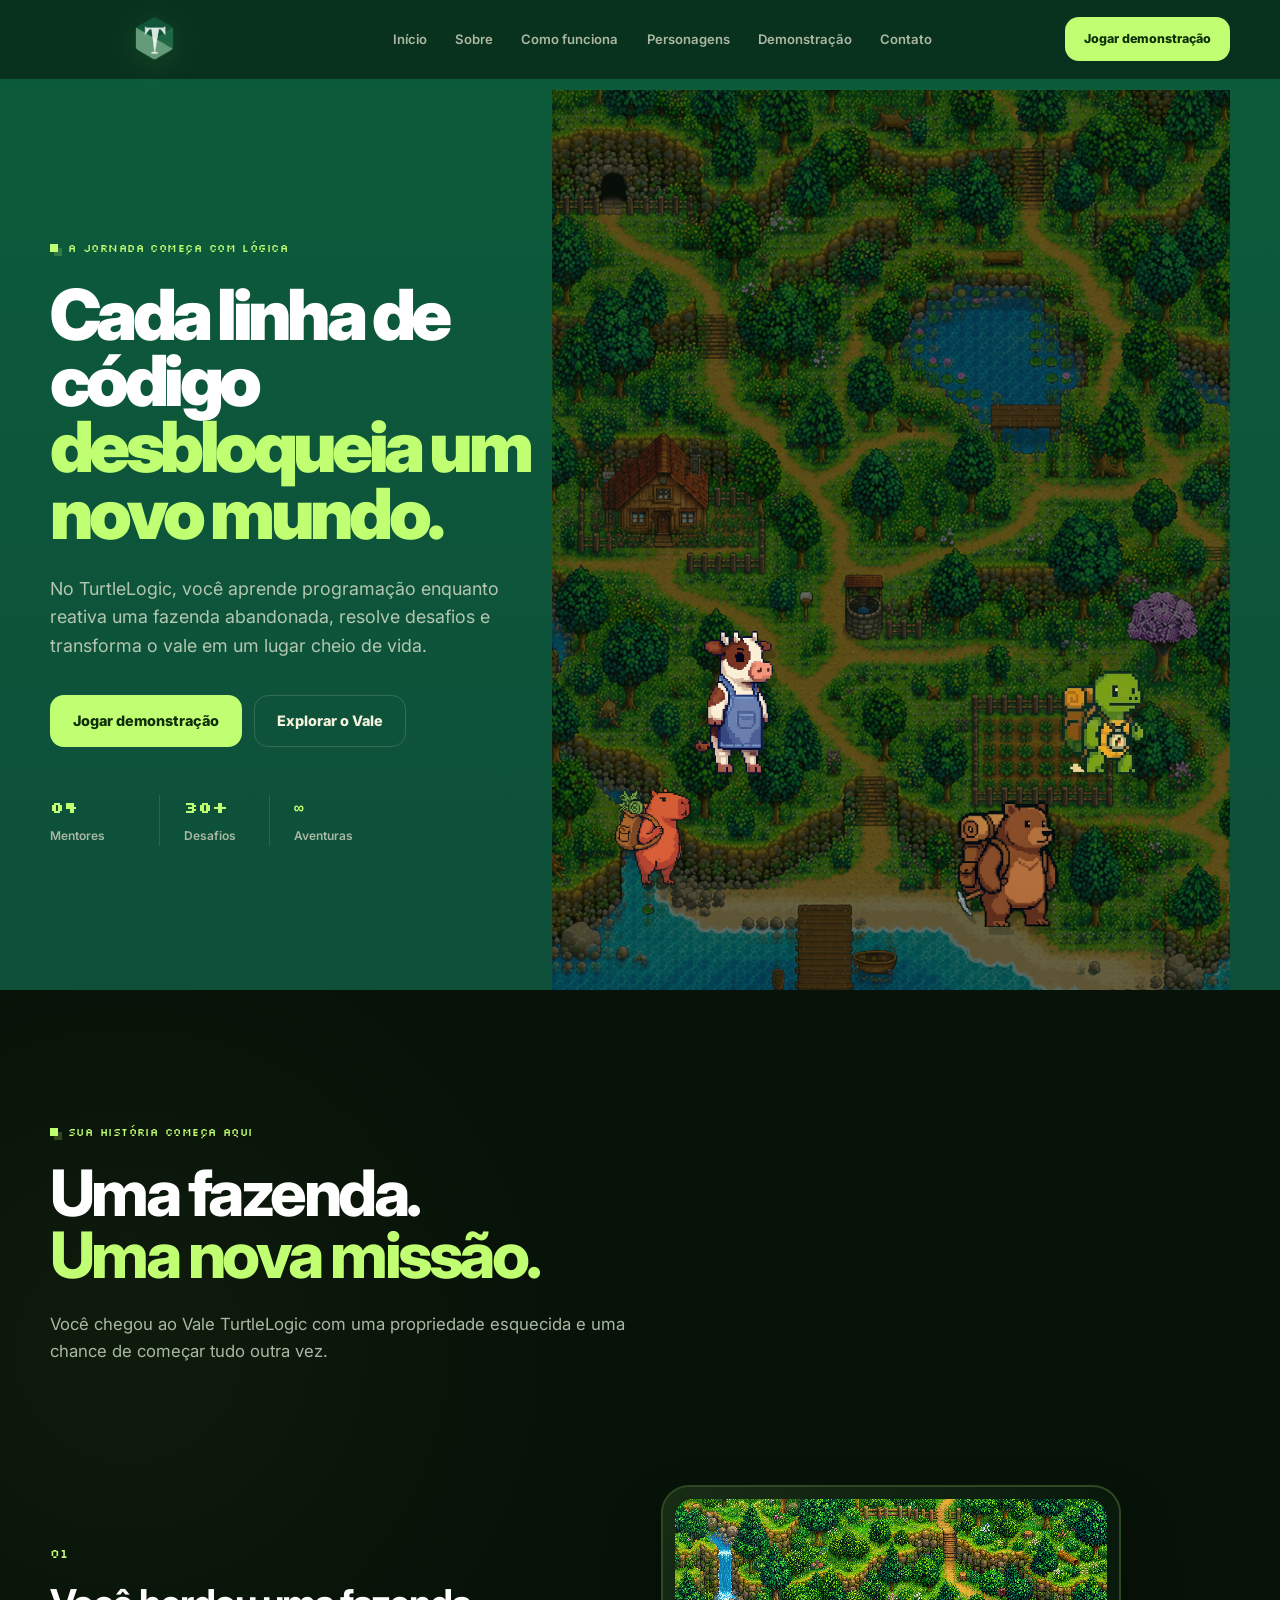
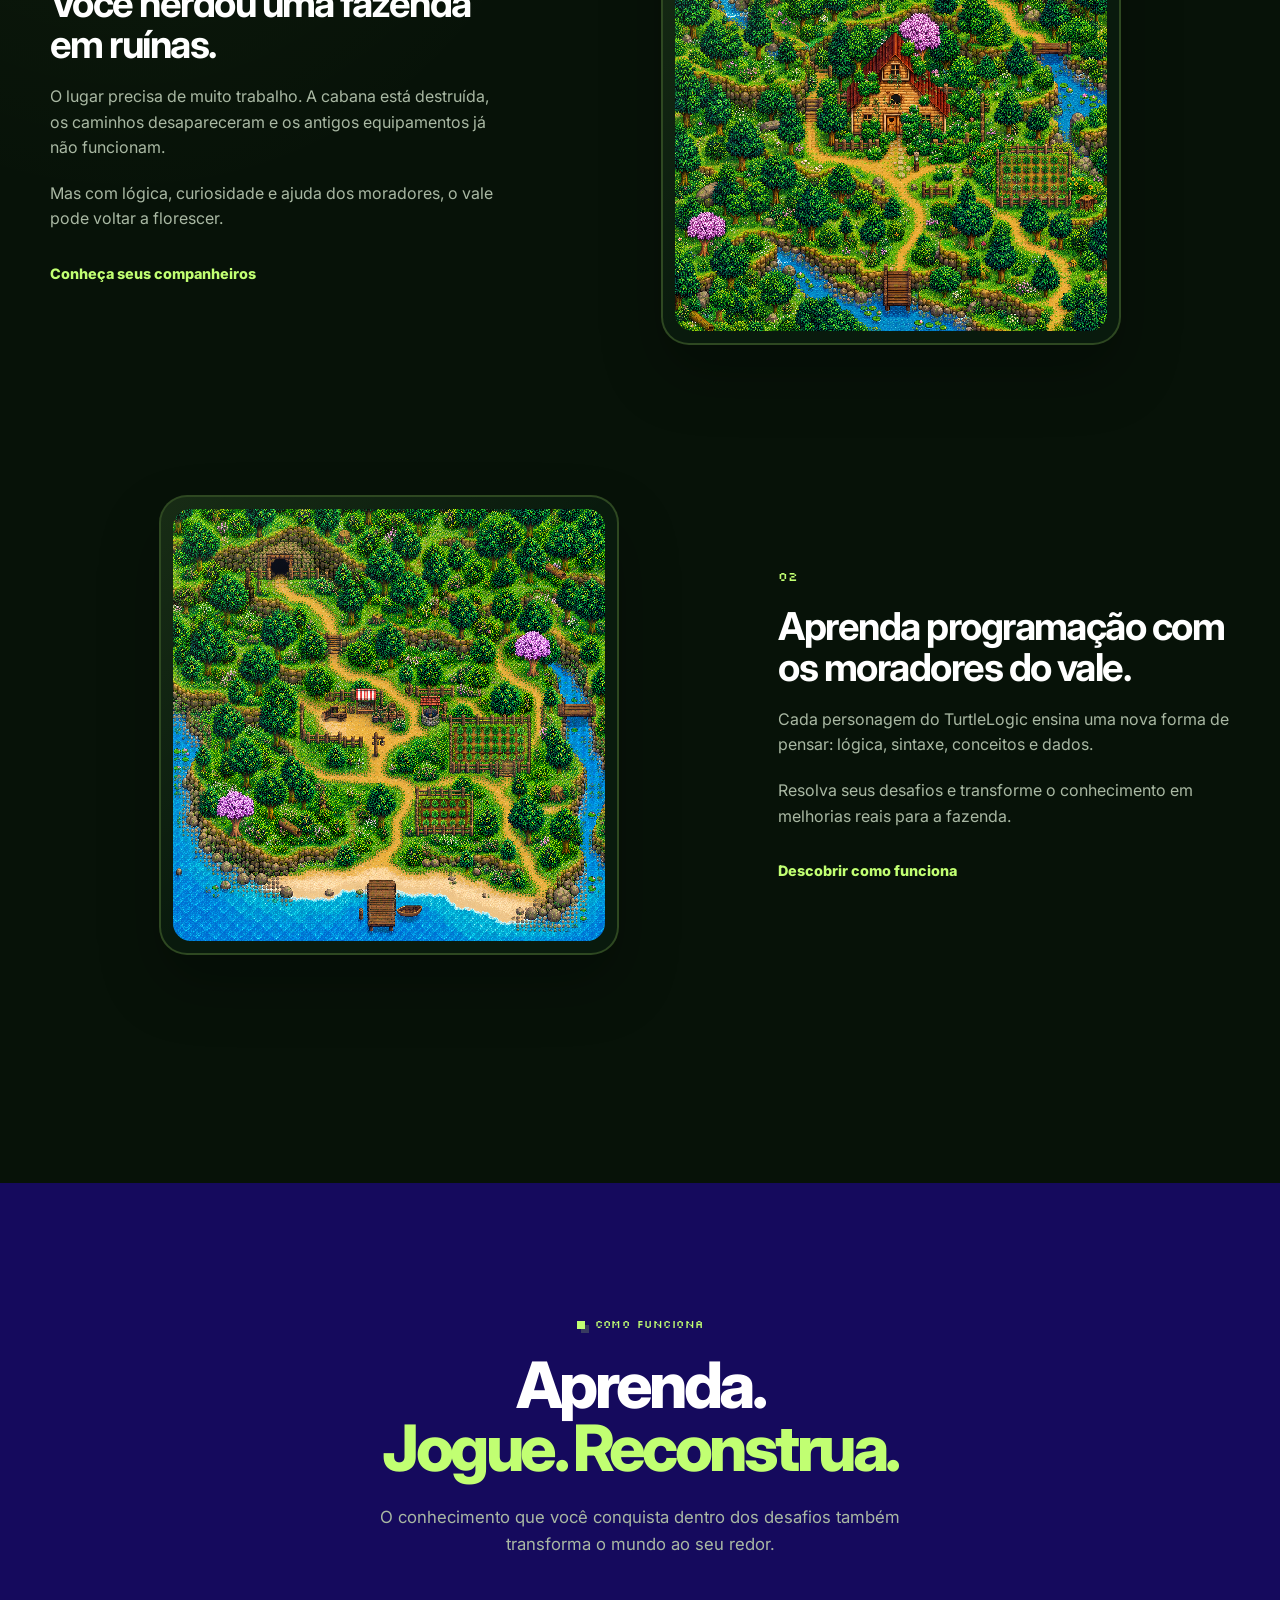
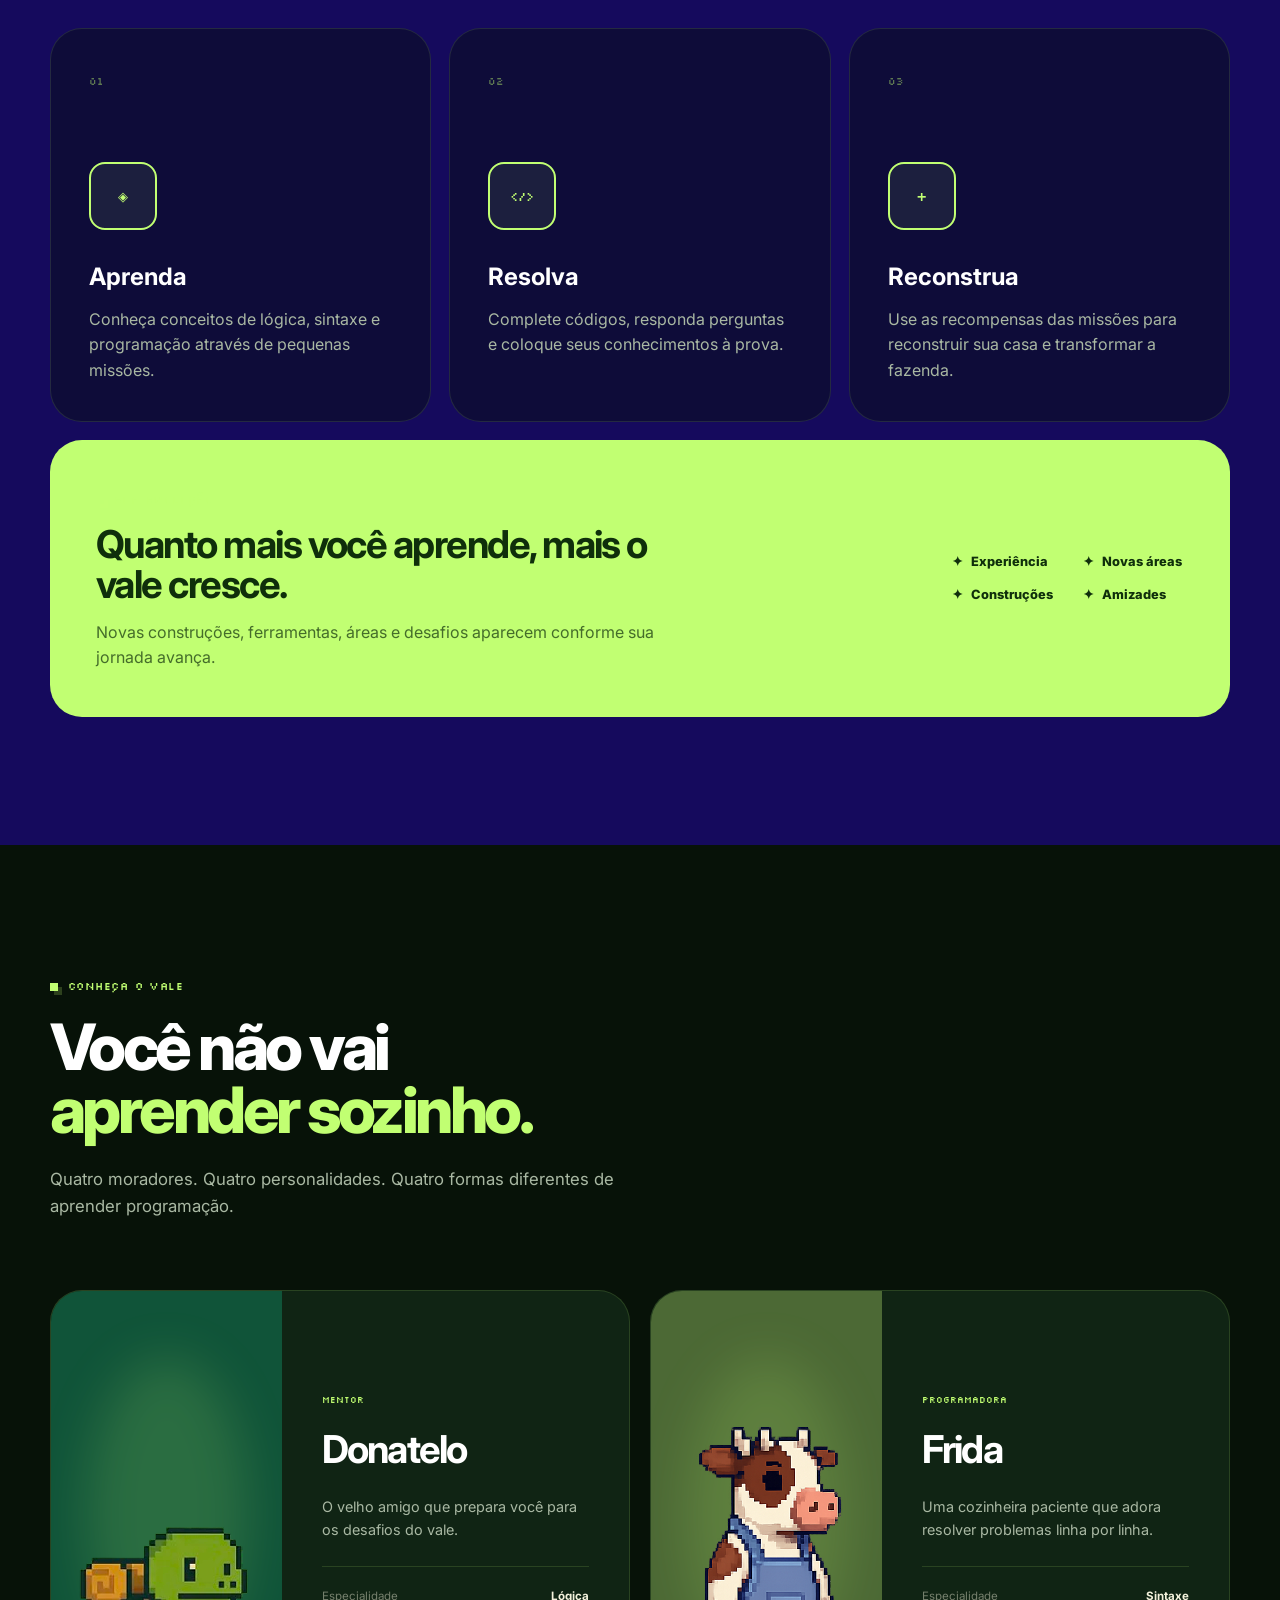
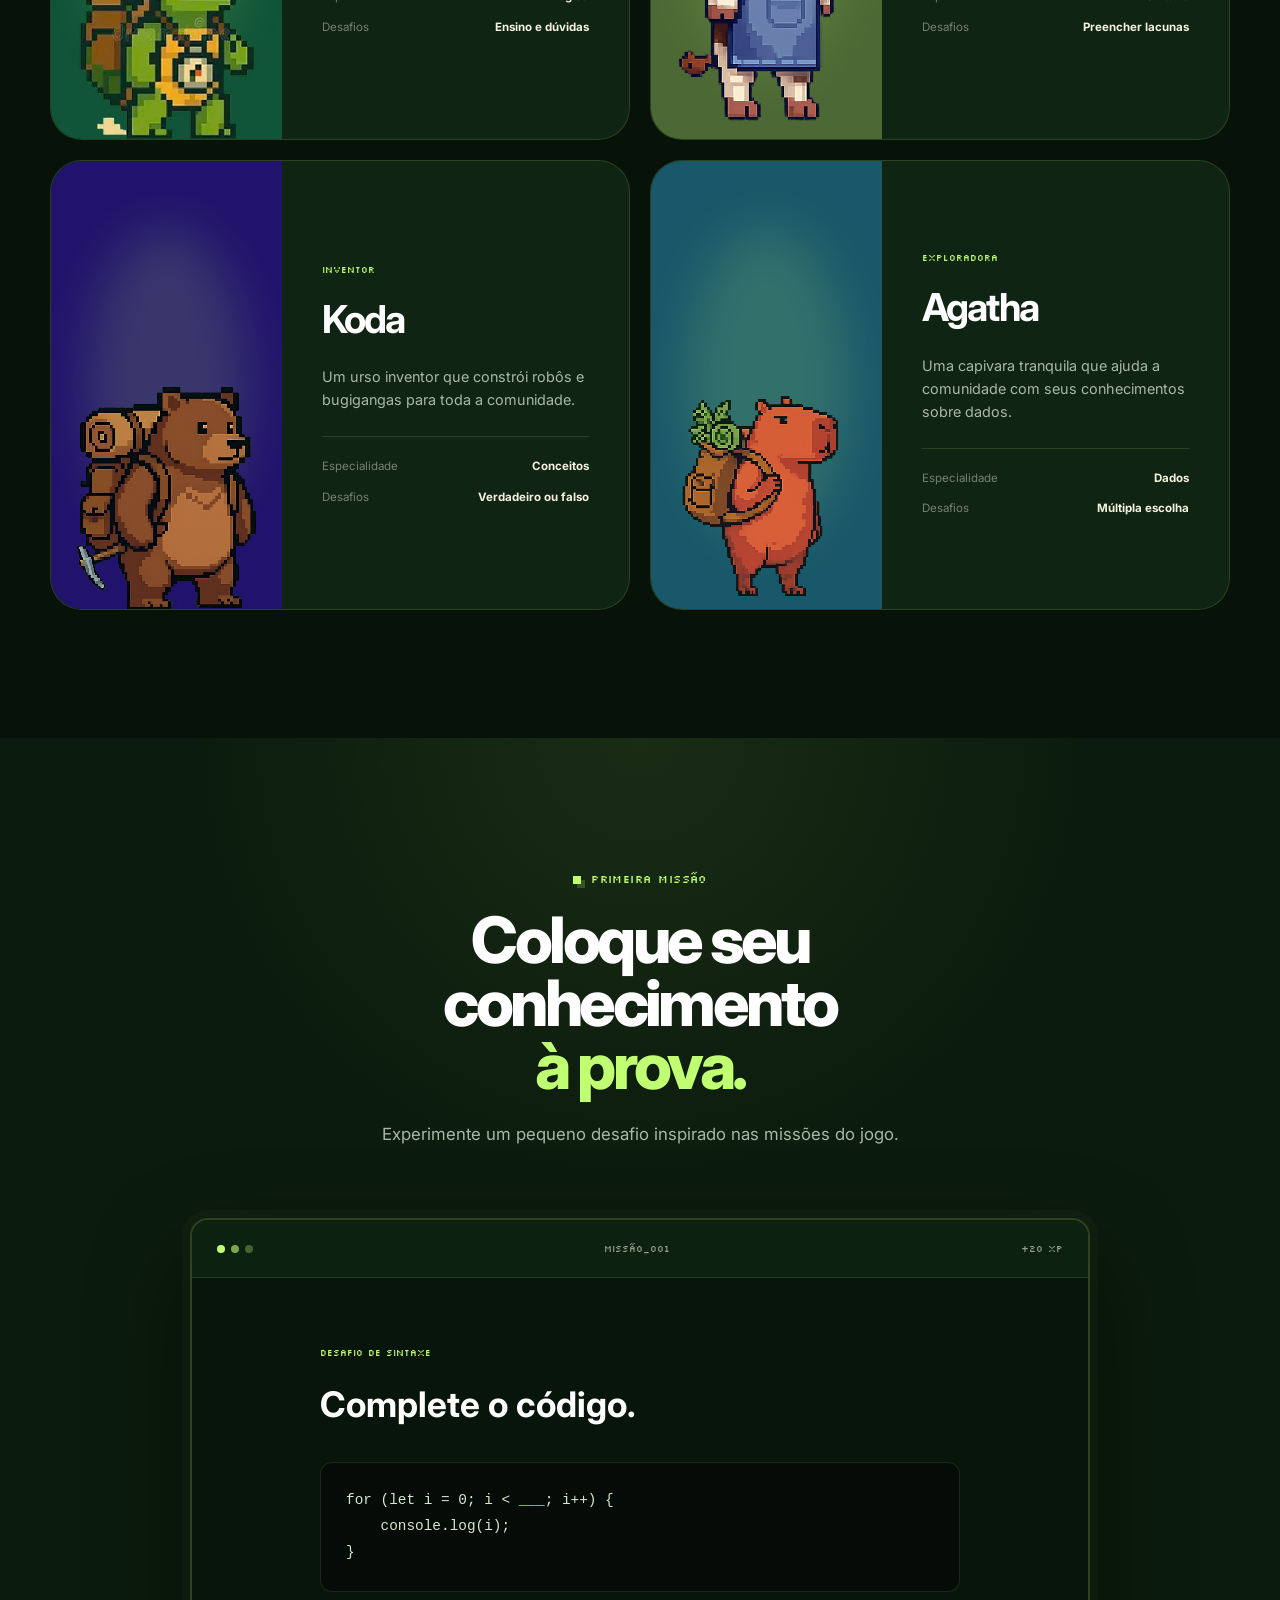
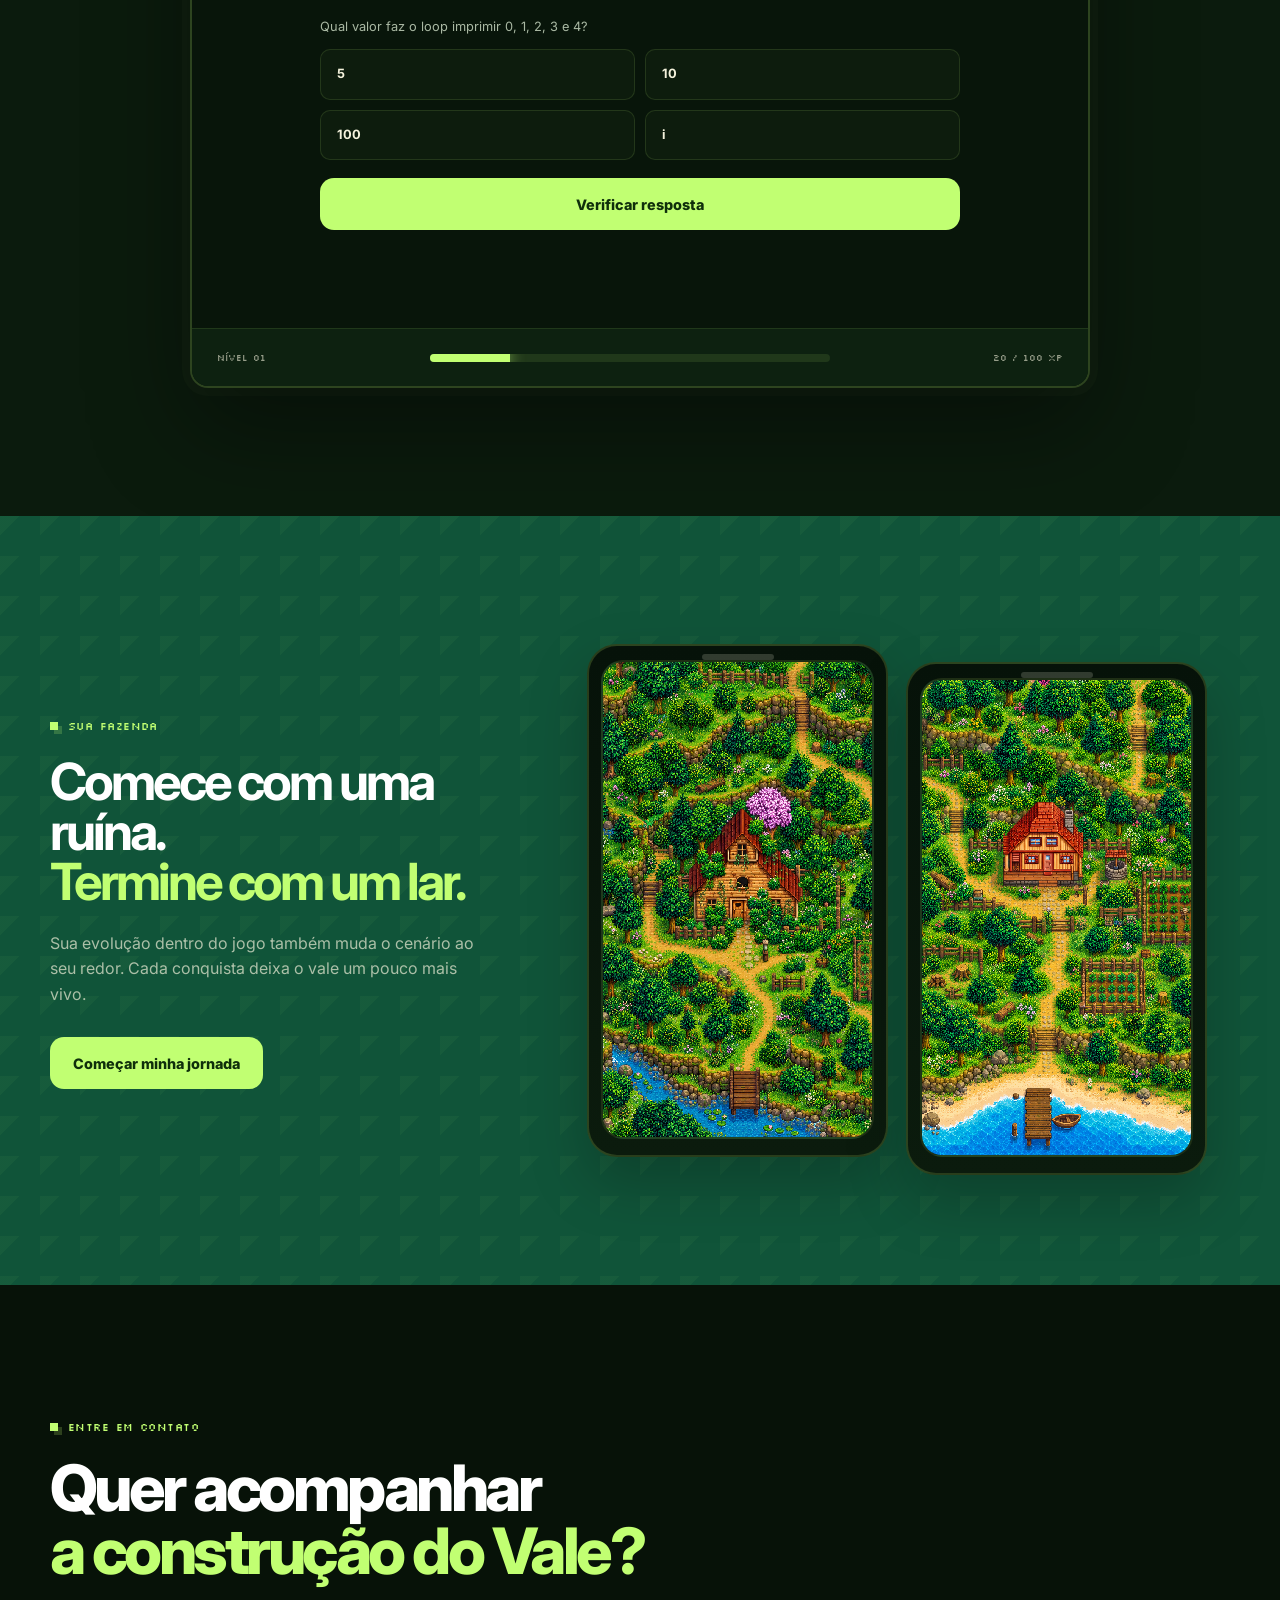
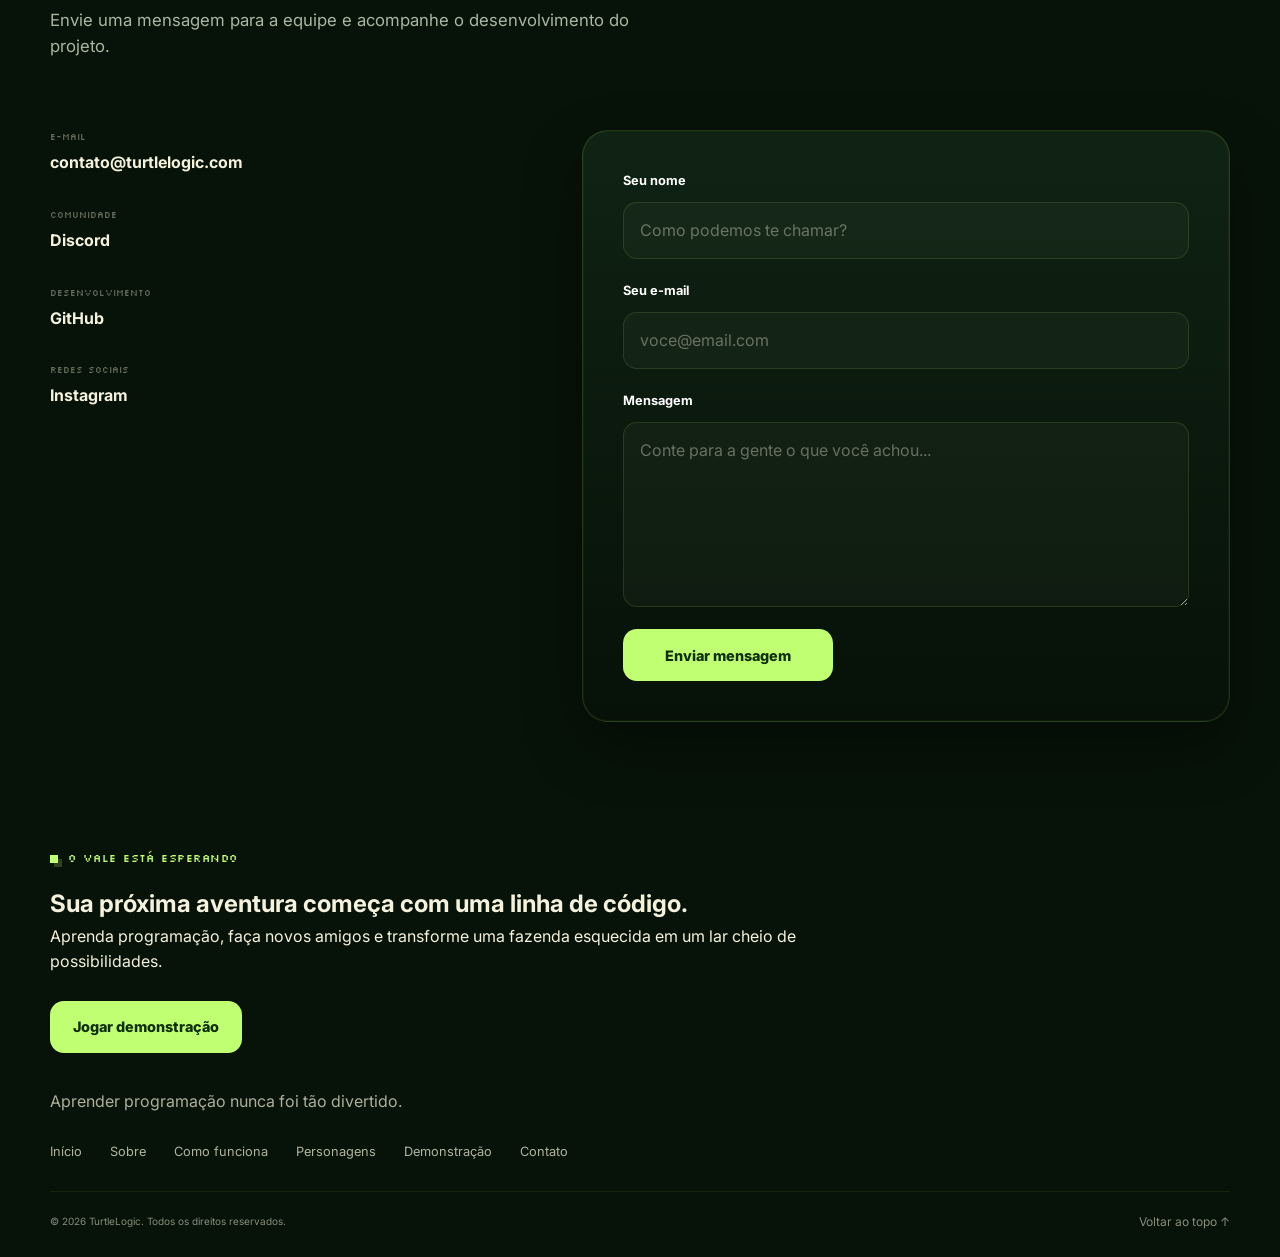
==== commit 343b6a77: "Update index.html" ====
--- a/index.html
+++ b/index.html
@@ -27,7 +27,7 @@
         rel="stylesheet"
     >
 
-    <link rel="stylesheet" href="../assets/styles/styles.css">
+    <link rel="stylesheet" href="./styles.css">
 </head>
 
 <body>
@@ -202,14 +202,14 @@
                 <figure class="cena-apresentacao">
 
                     <img
-                        src="../assets/img-banner.png"
+                        src="./assets/img-banner.png"
                         alt=""
                         class="img-banner"
                         aria-hidden="true"
                     >
 
                     <img
-                        src="../assets/donatelo.png"
+                        src="./assets/donatelo.png"
                         alt="Donatelo"
                         class="personagem-apresentacao personagem-apresentacao--donatelo"
                     >
@@ -221,13 +221,13 @@
                     >
 
                     <img
-                        src="../assets/koda.png"
+                        src="./assets/koda.png"
                         alt="Koda"
                         class="personagem-apresentacao personagem-apresentacao--koda"
                     >
 
                     <img
-                        src="../assets/agatha.png"
+                        src="./assets/agatha.png"
                         alt="Agatha"
                         class="personagem-apresentacao personagem-apresentacao--agatha"
                     >
@@ -292,7 +292,7 @@
                     <figure class="imagem-historia">
 
                         <img
-                            src="../assets/casaruina.png"
+                            src="./assets/casaruina.png"
                             alt="Cabana antiga e abandonada da fazenda"
                         >
 
@@ -333,7 +333,7 @@
                     <figure class="imagem-historia">
 
                         <img
-                            src="../assets/vila.png"
+                            src="./assets/vila.png"
                             alt="Vale TurtleLogic com os moradores e construções"
                         >
 
--- a/styles.css
+++ b/styles.css
@@ -0,0 +1,1567 @@
+/* ---------- VARIÁVEIS GLOBAIS ---------- */
+:root {
+    --lime: #c1ff72;
+    --green: #105439;
+    --dark-green: #0f2f0b;
+    --purple: #150a5d;
+
+    --cream: #f4f2dc;
+    --white: #ffffff;
+    --muted: #a9b8a3;
+    --line: rgba(193, 255, 114, 0.14);
+
+    --bg: #071208;
+    --bg-soft: #0b1b0d;
+    --bg-card: #102414;
+
+    --font-base: "Inter", sans-serif;
+    --font-pixel: "Silkscreen", monospace;
+
+    --container: 1180px;
+
+    --radius-sm: 12px;
+    --radius-md: 20px;
+    --radius-lg: 32px;
+    --radius-xl: 44px;
+
+    --shadow: 0 24px 80px rgba(0, 0, 0, 0.25);
+
+    --transition: 220ms ease;
+}
+
+/* ---------- RESET BÁSICO ---------- */
+* {
+    margin: 0;
+    padding: 0;
+    box-sizing: border-box;
+}
+
+html {
+    scroll-behavior: smooth;
+    scroll-padding-top: 90px;
+}
+
+body {
+    min-width: 320px;
+    background: var(--bg);
+    color: var(--cream);
+    font-family: var(--font-base);
+    line-height: 1.6;
+    overflow-x: hidden;
+}
+
+::selection {
+    background: var(--lime);
+    color: var(--dark-green);
+}
+
+img {
+    display: block;
+    max-width: 100%;
+}
+
+button,
+input,
+textarea {
+    font: inherit;
+}
+
+button {
+    border: 0;
+}
+
+a {
+    color: inherit;
+    text-decoration: none;
+}
+
+ul,
+ol {
+    list-style: none;
+}
+
+figure {
+    margin: 0;
+}
+
+/* ---------- ESTRUTURA GERAL ---------- */
+.conteiner {
+    width: min(calc(100% - 40px), var(--container));
+    margin-inline: auto;
+}
+
+.sessao {
+    position: relative;
+    padding: clamp(90px, 10vw, 150px) 0;
+}
+
+.cabecalho-sessao {
+    max-width: 720px;
+    margin-bottom: 70px;
+}
+
+.cabecalho-sessao--centro {
+    margin-inline: auto;
+    text-align: center;
+}
+
+.cabecalho-sessao h2 {
+    margin-top: 18px;
+    color: var(--white);
+    font-size: clamp(2.3rem, 5vw, 4.5rem);
+    font-weight: 800;
+    line-height: 0.98;
+    letter-spacing: -0.055em;
+}
+
+.cabecalho-sessao h2 span {
+    display: block;
+    color: var(--lime);
+}
+
+.cabecalho-sessao p {
+    max-width: 600px;
+    margin-top: 24px;
+    color: var(--muted);
+    font-size: 1.05rem;
+}
+
+.cabecalho-sessao--centro p {
+    margin-inline: auto;
+}
+
+.etiqueta {
+    display: inline-flex;
+    align-items: center;
+    gap: 10px;
+    color: var(--lime);
+    font-family: var(--font-pixel);
+    font-size: 0.7rem;
+    line-height: 1.5;
+    letter-spacing: 0.04em;
+    text-transform: uppercase;
+}
+
+.etiqueta::before {
+    width: 8px;
+    height: 8px;
+    background: var(--lime);
+    box-shadow: 4px 4px 0 rgba(193, 255, 114, 0.2);
+    content: "";
+}
+
+.conteudo-cta {
+    display: flex;
+    flex-direction: column;
+    align-items: flex-start;
+    max-width: 760px;
+}
+
+.conteudo-cta > .etiqueta {
+    margin-bottom: 18px;
+}
+
+.conteudo-cta h2 {
+    margin-top: 0;
+}
+
+.conteudo-cta .botao {
+    margin-top: 26px;
+}
+
+/* ---------- BOTÕES ---------- */
+.botao {
+    position: relative;
+    display: inline-flex;
+    min-height: 52px;
+    align-items: center;
+    justify-content: center;
+    gap: 12px;
+    padding: 0 22px;
+    border: 1px solid transparent;
+    border-radius: 14px;
+    background: var(--lime);
+    color: var(--dark-green);
+    font-size: 0.9rem;
+    font-weight: 800;
+    transition:
+        transform var(--transition),
+        box-shadow var(--transition),
+        background var(--transition);
+}
+
+.botao:hover {
+    transform: translateY(-3px);
+    box-shadow: 0 12px 30px rgba(193, 255, 114, 0.2);
+}
+
+.botao:active {
+    transform: translateY(0);
+}
+
+.botao--pequeno {
+    min-height: 44px;
+    padding-inline: 18px;
+    font-size: 0.78rem;
+}
+
+.botao--primario {
+    background: var(--lime);
+    color: var(--dark-green);
+}
+
+.botao--secundario,
+.botao--ghost {
+    border-color: rgba(244, 242, 220, 0.16);
+    background: transparent;
+    color: var(--cream);
+}
+
+.botao--secundario:hover,
+.botao--ghost:hover {
+    border-color: var(--lime);
+    background: rgba(193, 255, 114, 0.06);
+    box-shadow: none;
+}
+
+.link-texto {
+    display: inline-flex;
+    align-items: center;
+    gap: 10px;
+    margin-top: 30px;
+    color: var(--lime);
+    font-size: 0.9rem;
+    font-weight: 800;
+}
+
+.link-texto span {
+    transition: transform var(--transition);
+}
+
+.link-texto:hover span {
+    transform: translateX(5px);
+}
+
+/* ---------- CABEÇALHO E MENU ---------- */
+.cabecalho {
+    position: fixed;
+    z-index: 1000;
+    top: 0;
+    right: 0;
+    left: 0;
+    border-bottom: 1px solid transparent;
+    background: rgba(7, 18, 8, 0.55);
+    backdrop-filter: blur(18px);
+    -webkit-backdrop-filter: blur(18px);
+}
+
+.cabecalho .conteiner {
+    display: flex;
+    min-height: 78px;
+    align-items: center;
+    justify-content: space-between;
+    gap: 30px;
+}
+
+.marca {
+    display: inline-flex;
+    align-items: center;
+    gap: 10px;
+    flex-shrink: 0;
+}
+
+.marca-logo {
+    display: block;
+    width: 210px;
+    height: auto;
+    max-height: 60px;
+    object-fit: contain;
+    filter: drop-shadow(0 6px 16px rgba(193, 255, 114, 0.1));
+}
+
+.marca-icone {
+    display: none;
+}
+
+.marca-texto {
+    display: none;
+}
+
+.menu-lista {
+    display: flex;
+    align-items: center;
+    gap: clamp(16px, 2.2vw, 32px);
+}
+
+.link-menu {
+    position: relative;
+    color: rgba(244, 242, 220, 0.7);
+    font-size: 0.82rem;
+    font-weight: 600;
+    transition: color var(--transition);
+}
+
+.link-menu:hover {
+    color: var(--white);
+}
+
+.menu-botao {
+    display: none;
+    width: 44px;
+    height: 44px;
+    flex-direction: column;
+    align-items: center;
+    justify-content: center;
+    gap: 5px;
+    border-radius: 12px;
+    background: var(--bg-card);
+    cursor: pointer;
+}
+
+.menu-botao span {
+    display: block;
+    width: 20px;
+    height: 2px;
+    background: var(--lime);
+}
+
+/* ---------- HERO / APRESENTAÇÃO ---------- */
+.apresentacao {
+    position: relative;
+    min-height: 100svh;
+    overflow: hidden;
+    background: linear-gradient(180deg, #0c5c3b 0%, #0e4f3a 100%);
+}
+
+.conjunto-apresentacao {
+    position: relative;
+    z-index: 2;
+    display: grid;
+    min-height: 100svh;
+    grid-template-columns:
+        minmax(0, 0.85fr)
+        minmax(0, 1.15fr);
+    align-items: center;
+    gap: 0;
+    padding-top: 90px;
+}
+
+.conteudo-apresentacao {
+    position: relative;
+    z-index: 5;
+    max-width: 650px;
+}
+
+.titulo-apresentacao {
+    max-width: 720px;
+    margin-top: 22px;
+    color: var(--white);
+    font-size: clamp(3rem, 5.5vw, 6rem);
+    font-weight: 900;
+    line-height: 0.94;
+    letter-spacing: -0.065em;
+}
+
+.titulo-apresentacao span {
+    display: block;
+    color: var(--lime);
+}
+
+.texto-apresentacao {
+    max-width: 570px;
+    margin-top: 28px;
+    color: rgba(244, 242, 220, 0.72);
+    font-size: clamp(1rem, 1.4vw, 1.15rem);
+}
+
+.acoes-apresentacao {
+    display: flex;
+    flex-wrap: wrap;
+    gap: 12px;
+    margin-top: 34px;
+}
+
+.estatisticas-apresentacao {
+    display: flex;
+    margin-top: 48px;
+}
+
+.estatisticas-apresentacao li {
+    min-width: 110px;
+    padding-right: 24px;
+    border-right: 1px solid var(--line);
+}
+
+.estatisticas-apresentacao li + li {
+    padding-left: 24px;
+}
+
+.estatisticas-apresentacao li:last-child {
+    border-right: 0;
+}
+
+.estatisticas-apresentacao strong {
+    display: block;
+    color: var(--lime);
+    font-family: var(--font-pixel);
+    font-size: 1rem;
+}
+
+.estatisticas-apresentacao span {
+    display: block;
+    margin-top: 6px;
+    color: var(--muted);
+    font-size: 0.75rem;
+    font-weight: 600;
+}
+
+/* ---------- IMAGEM DO BANNER E PERSONAGENS ---------- */
+.cena-apresentacao {
+    position: relative;
+    width: 100%;
+    height: 100%;
+    min-height: 100svh;
+    margin: 0;
+    padding: 0;
+    isolation: isolate;
+    overflow: hidden;
+    border: 0;
+    background: transparent;
+}
+
+.cena-apresentacao::before,
+.cena-apresentacao::after {
+    content: "";
+    position: absolute;
+    inset: 0;
+    pointer-events: none;
+}
+
+.cena-apresentacao::before {
+    z-index: 1;
+    background: rgba(7, 18, 8, 0.62);
+}
+
+.cena-apresentacao::after {
+    display: none;
+}
+
+.img-banner {
+    position: absolute;
+    top: -5%;
+    right: -5%;
+    bottom: -5%;
+    left: -5%;
+    z-index: 0;
+    width: 110%;
+    height: 110%;
+    max-width: none;
+    object-fit: cover;
+    object-position: center;
+    display: block;
+    opacity: 1;
+}
+
+.personagem-apresentacao {
+    position: absolute;
+    z-index: 2;
+    width: 90px;
+    max-width: none;
+    filter: drop-shadow(4px 8px 0 rgba(7, 18, 8, 0.25));
+    transition: transform 300ms ease;
+}
+
+.personagem-apresentacao--donatelo {
+    right: 12%;
+    bottom: 24%;
+}
+
+.personagem-apresentacao--frida {
+    right: 66%;
+    bottom: 23%;
+}
+
+.personagem-apresentacao--koda {
+    right: 25%;
+    bottom: 7%;
+    width: 105px;
+}
+
+.personagem-apresentacao--agatha {
+    right: 78%;
+    bottom: 11%;
+}
+
+.cena-apresentacao:hover .personagem-apresentacao {
+    transform: translateY(-8px);
+}
+
+.cena-apresentacao:hover .personagem-apresentacao--donatelo {
+    transform: translateY(-6px) rotate(-2deg);
+}
+
+.cena-apresentacao:hover .personagem-apresentacao--frida {
+    transform: translateY(-9px) rotate(2deg);
+}
+
+.cena-apresentacao:hover .personagem-apresentacao--koda {
+    transform: translateY(-7px);
+}
+
+.cena-apresentacao:hover .personagem-apresentacao--agatha {
+    transform: translateY(-5px);
+}
+
+/* ---------- HISTÓRIA / SOBRE ---------- */
+#sobre {
+    background:
+        radial-gradient(
+            circle at 10% 20%,
+            rgba(193, 255, 114, 0.04),
+            transparent 25%
+        ),
+        var(--bg);
+}
+
+.linha-historia {
+    display: grid;
+    grid-template-columns: 0.8fr 1.2fr;
+    align-items: center;
+    gap: clamp(20px, 4vw, 64px);
+    padding: 50px 0 100px;
+}
+
+.linha-historia.invertida {
+    grid-template-columns: 1.2fr 0.8fr;
+}
+
+.linha-historia.invertida .texto-historia {
+    order: 2;
+}
+
+.linha-historia.invertida .imagem-historia {
+    order: 1;
+}
+
+.linha-historia .imagem-historia {
+    width: min(100%, 460px);
+    justify-self: center;
+    max-height: 580px;
+    padding: 12px;
+    border: 2px solid rgba(193, 255, 114, 0.2);
+    border-radius: 28px;
+    background: #091a0d;
+    box-shadow: 0 30px 60px rgba(0, 0, 0, 0.28);
+    aspect-ratio: 1 / 1;
+}
+
+.texto-historia {
+    max-width: 500px;
+}
+
+.numero-historia {
+    display: block;
+    color: var(--lime);
+    font-family: var(--font-pixel);
+    font-size: 0.8rem;
+}
+
+.texto-historia h3 {
+    margin-top: 20px;
+    color: var(--white);
+    font-size: clamp(1.8rem, 3vw, 2.8rem);
+    line-height: 1.05;
+    letter-spacing: -0.04em;
+}
+
+.texto-historia p {
+    margin-top: 20px;
+    color: var(--muted);
+}
+
+.imagem-historia {
+    position: relative;
+    overflow: hidden;
+    border: 1px solid var(--line);
+    border-radius: var(--radius-xl);
+    background: var(--bg-card);
+    box-shadow: var(--shadow);
+}
+
+.imagem-historia::after {
+    position: absolute;
+    inset: 0;
+    background: linear-gradient(
+        135deg,
+        rgba(193, 255, 114, 0.08),
+        transparent 50%
+    );
+    pointer-events: none;
+    content: "";
+}
+
+.imagem-historia img {
+    width: 100%;
+    height: 100%;
+    border-radius: 18px;
+    aspect-ratio: 9 / 16;
+    object-fit: cover;
+    image-rendering: pixelated;
+}
+
+.imagem-historia figcaption {
+    padding: 18px 22px;
+    color: var(--muted);
+    font-family: var(--font-pixel);
+    font-size: 0.55rem;
+}
+
+/* ---------- COMO FUNCIONA ---------- */
+#como-funciona {
+    background:
+        linear-gradient(
+            rgba(21, 10, 93, 0.9),
+            rgba(21, 10, 93, 0.95)
+        ),
+        var(--purple);
+}
+
+.etapas {
+    display: grid;
+    grid-template-columns: repeat(3, 1fr);
+    gap: 18px;
+    counter-reset: etapas;
+}
+
+.card-etapa {
+    position: relative;
+    min-height: 350px;
+    padding: 38px;
+    overflow: hidden;
+    border: 1px solid rgba(193, 255, 114, 0.12);
+    border-radius: var(--radius-lg);
+    background: rgba(7, 18, 8, 0.42);
+    transition:
+        transform var(--transition),
+        border-color var(--transition),
+        background var(--transition);
+}
+
+.card-etapa:hover {
+    transform: translateY(-8px);
+    border-color: rgba(193, 255, 114, 0.4);
+    background: rgba(7, 18, 8, 0.65);
+}
+
+.numero-etapa {
+    color: rgba(193, 255, 114, 0.45);
+    font-family: var(--font-pixel);
+    font-size: 0.65rem;
+}
+
+.icone-etapa {
+    display: grid;
+    width: 68px;
+    height: 68px;
+    margin-top: 70px;
+    place-items: center;
+    border: 2px solid var(--lime);
+    border-radius: 16px;
+    background: rgba(193, 255, 114, 0.08);
+    color: var(--lime);
+    font-family: var(--font-pixel);
+    font-size: 0.8rem;
+}
+
+.card-etapa h3 {
+    margin-top: 28px;
+    color: var(--white);
+    font-size: 1.5rem;
+}
+
+.card-etapa p {
+    margin-top: 10px;
+    color: var(--muted);
+}
+
+.premio {
+    display: grid;
+    grid-template-columns: 1fr auto;
+    gap: 50px;
+    margin-top: 18px;
+    padding: 45px;
+    border: 1px solid rgba(193, 255, 114, 0.2);
+    border-radius: var(--radius-lg);
+    background: var(--lime);
+    color: var(--dark-green);
+}
+
+.premio h3 {
+    max-width: 620px;
+    margin-top: 12px;
+    font-size: clamp(1.7rem, 3vw, 2.8rem);
+    line-height: 1.05;
+    letter-spacing: -0.04em;
+}
+
+.premio p {
+    max-width: 580px;
+    margin-top: 15px;
+    color: rgba(15, 47, 11, 0.7);
+}
+
+.premio ul {
+    display: grid;
+    grid-template-columns: repeat(2, 1fr);
+    align-content: center;
+    gap: 12px 30px;
+}
+
+.premio li {
+    display: flex;
+    align-items: center;
+    gap: 8px;
+    font-size: 0.8rem;
+    font-weight: 800;
+}
+
+/* ---------- PERSONAGENS ---------- */
+#personagens {
+    background: var(--bg);
+}
+
+.lista-personagens {
+    display: grid;
+    grid-template-columns: repeat(2, 1fr);
+    gap: 20px;
+}
+
+.card-personagem {
+    position: relative;
+    display: grid;
+    min-height: 450px;
+    grid-template-columns: 0.8fr 1.2fr;
+    overflow: hidden;
+    border: 1px solid var(--line);
+    border-radius: var(--radius-lg);
+    background: var(--bg-card);
+    transition:
+        transform 300ms ease,
+        border-color 300ms ease;
+}
+
+.card-personagem:hover {
+    transform: translateY(-8px);
+    border-color: rgba(193, 255, 114, 0.4);
+}
+
+.card-personagem figure {
+    position: relative;
+    min-height: 100%;
+    overflow: hidden;
+    background: var(--green);
+}
+
+.card-personagem figure::before {
+    position: absolute;
+    inset: 15%;
+    border-radius: 50%;
+    background: rgba(193, 255, 114, 0.15);
+    filter: blur(25px);
+    content: "";
+}
+
+.card-personagem img {
+    position: absolute;
+    z-index: 1;
+    bottom: 0;
+    left: 50%;
+    width: 80%;
+    max-width: 220px;
+    transform: translateX(-50%);
+    image-rendering: pixelated;
+    transition: transform 300ms ease;
+}
+
+.card-personagem:hover img {
+    transform: translateX(-50%) translateY(-8px);
+}
+
+.corpo-personagem {
+    display: flex;
+    flex-direction: column;
+    justify-content: center;
+    padding: 40px;
+}
+
+.cargo-personagem {
+    color: var(--lime);
+    font-family: var(--font-pixel);
+    font-size: 0.55rem;
+    text-transform: uppercase;
+}
+
+.card-personagem h3 {
+    margin-top: 12px;
+    color: var(--white);
+    font-size: clamp(2rem, 3vw, 3rem);
+    letter-spacing: -0.05em;
+}
+
+.card-personagem p {
+    margin-top: 15px;
+    color: var(--muted);
+    font-size: 0.9rem;
+}
+
+.card-personagem dl {
+    display: grid;
+    gap: 12px;
+    margin-top: 25px;
+    padding-top: 20px;
+    border-top: 1px solid var(--line);
+}
+
+.card-personagem dl div {
+    display: flex;
+    justify-content: space-between;
+    gap: 15px;
+}
+
+.card-personagem dt {
+    color: rgba(244, 242, 220, 0.45);
+    font-size: 0.72rem;
+}
+
+.card-personagem dd {
+    color: var(--cream);
+    font-size: 0.72rem;
+    font-weight: 700;
+    text-align: right;
+}
+
+.card-personagem--frida figure {
+    background: #4c6935;
+}
+
+.card-personagem--koda figure {
+    background: #21136c;
+}
+
+.card-personagem--agatha figure {
+    background: #19586a;
+}
+
+/* ---------- DESAFIO / DEMO ---------- */
+#demonstracao {
+    background:
+        radial-gradient(
+            circle at 50% 0,
+            rgba(193, 255, 114, 0.08),
+            transparent 30%
+        ),
+        var(--bg-soft);
+}
+
+.janela-demo {
+    max-width: 900px;
+    margin-inline: auto;
+    overflow: hidden;
+    border: 2px solid rgba(193, 255, 114, 0.2);
+    border-radius: 18px;
+    background: #08150a;
+    box-shadow:
+        0 40px 100px rgba(0, 0, 0, 0.4),
+        0 0 0 8px rgba(193, 255, 114, 0.025);
+}
+
+.cabecalho-demo,
+.rodape-demo {
+    display: flex;
+    min-height: 58px;
+    align-items: center;
+    justify-content: space-between;
+    gap: 20px;
+    padding: 0 25px;
+    border-bottom: 1px solid rgba(193, 255, 114, 0.1);
+    background: #0d2110;
+    color: rgba(244, 242, 220, 0.6);
+    font-family: var(--font-pixel);
+    font-size: 0.55rem;
+}
+
+.pontos-janela {
+    display: flex;
+    gap: 6px;
+}
+
+.pontos-janela span {
+    width: 8px;
+    height: 8px;
+    border-radius: 50%;
+    background: var(--lime);
+}
+
+.pontos-janela span:nth-child(2) {
+    opacity: 0.6;
+}
+
+.pontos-janela span:nth-child(3) {
+    opacity: 0.3;
+}
+
+.corpo-demo {
+    display: grid;
+    grid-template-columns: 1fr;
+    min-height: 500px;
+}
+
+.desafio {
+    width: min(100%, 760px);
+    margin-inline: auto;
+    padding: clamp(30px, 5vw, 60px);
+}
+
+.etiqueta-desafio {
+    color: var(--lime);
+    font-family: var(--font-pixel);
+    font-size: 0.55rem;
+}
+
+.desafio h3 {
+    margin-top: 12px;
+    color: var(--white);
+    font-size: clamp(1.5rem, 3vw, 2.2rem);
+}
+
+.desafio pre {
+    margin-top: 30px;
+    padding: 25px;
+    overflow-x: auto;
+    border: 1px solid rgba(193, 255, 114, 0.12);
+    border-radius: 12px;
+    background: #050b06;
+    color: #d6e7d0;
+    font-family: monospace;
+    font-size: 0.9rem;
+    line-height: 1.8;
+}
+
+.desafio pre span {
+    color: var(--lime);
+}
+
+.formulario-desafio fieldset {
+    display: grid;
+    grid-template-columns: repeat(2, 1fr);
+    gap: 10px;
+    margin-top: 25px;
+    border: 0;
+}
+
+.formulario-desafio legend {
+    margin-bottom: 12px;
+    color: var(--muted);
+    font-size: 0.8rem;
+}
+
+.formulario-desafio label {
+    position: relative;
+    cursor: pointer;
+}
+
+.formulario-desafio input {
+    position: absolute;
+    opacity: 0;
+}
+
+.formulario-desafio label span {
+    display: block;
+    padding: 14px 16px;
+    border: 1px solid rgba(193, 255, 114, 0.12);
+    border-radius: 10px;
+    background: rgba(193, 255, 114, 0.03);
+    color: var(--cream);
+    font-size: 0.8rem;
+    font-weight: 700;
+    transition: all var(--transition);
+}
+
+.formulario-desafio input:checked + span {
+    border-color: var(--lime);
+    background: rgba(193, 255, 114, 0.1);
+    color: var(--lime);
+}
+
+.formulario-desafio label:hover span {
+    border-color: rgba(193, 255, 114, 0.35);
+}
+
+.formulario-desafio .botao {
+    width: 100%;
+    margin-top: 18px;
+}
+
+.resultado-desafio {
+    display: block;
+    min-height: 20px;
+    margin-top: 18px;
+    color: var(--lime);
+    font-family: var(--font-pixel);
+    font-size: 0.6rem;
+}
+
+.rodape-demo {
+    border-top: 1px solid rgba(193, 255, 114, 0.1);
+    border-bottom: 0;
+}
+
+/* ---------- RODAPÉ ---------- */
+.rodape {
+    padding: 36px 0 26px;
+    background: #071208;
+}
+
+.rodape .conteiner {
+    display: grid;
+    gap: 28px;
+}
+
+.rodape-principal,
+.rodape-inferior {
+    display: flex;
+    align-items: center;
+    justify-content: space-between;
+    gap: 18px;
+}
+
+.rodape-principal p {
+    max-width: 420px;
+    color: rgba(244, 242, 220, 0.7);
+}
+
+.rodape nav ul {
+    display: flex;
+    flex-wrap: wrap;
+    gap: 18px 28px;
+    color: rgba(244, 242, 220, 0.72);
+    font-size: 0.8rem;
+}
+
+.rodape nav a:hover {
+    color: var(--lime);
+}
+
+.rodape-inferior {
+    padding-top: 20px;
+    border-top: 1px solid rgba(193, 255, 114, 0.08);
+    color: rgba(244, 242, 220, 0.55);
+    font-size: 0.75rem;
+}
+
+.barra-experiencia {
+    flex: 1;
+    max-width: 400px;
+    height: 8px;
+    overflow: hidden;
+    border-radius: 20px;
+    background: rgba(193, 255, 114, 0.1);
+}
+
+.barra-experiencia span {
+    display: block;
+    width: 20%;
+    height: 100%;
+    background: var(--lime);
+    box-shadow: 0 0 15px var(--lime);
+}
+
+/* ---------- FAZENDA ANTES / DEPOIS ---------- */
+.progresso {
+    overflow: hidden;
+    background: var(--green);
+}
+
+.progresso::before {
+    position: absolute;
+    inset: 0;
+    background:
+        linear-gradient(
+            135deg,
+            rgba(193, 255, 114, 0.04) 25%,
+            transparent 25%
+        ) 0 0 / 40px 40px;
+    content: "";
+}
+
+.progresso .conteiner {
+    position: relative;
+    display: grid;
+    grid-template-columns: 0.8fr 1.2fr;
+    align-items: center;
+    gap: 70px;
+}
+
+.conteudo-progresso {
+    position: relative;
+    z-index: 2;
+}
+
+.conteudo-progresso h2 {
+    margin-top: 18px;
+    color: var(--white);
+    font-size: clamp(2.4rem, 4vw, 4.5rem);
+    line-height: 0.98;
+    letter-spacing: -0.06em;
+}
+
+.conteudo-progresso h2 span {
+    display: block;
+    color: var(--lime);
+}
+
+.conteudo-progresso p {
+    max-width: 500px;
+    margin-top: 24px;
+    color: rgba(244, 242, 220, 0.68);
+}
+
+.conteudo-progresso .botao {
+    margin-top: 30px;
+}
+
+.telas-progresso {
+    display: grid;
+    grid-template-columns: repeat(2, minmax(210px, 1fr));
+    gap: 18px;
+    align-items: end;
+    max-width: 620px;
+    margin-inline: auto;
+    justify-content: center;
+}
+
+.celular {
+    position: relative;
+    width: 100%;
+    padding: 14px 12px 16px;
+    border: 2px solid rgba(193, 255, 114, 0.18);
+    border-radius: 30px;
+    background: linear-gradient(
+        180deg,
+        #061209 0%,
+        #0b1b0d 100%
+    );
+    box-shadow: 0 26px 60px rgba(0, 0, 0, 0.22);
+}
+
+.celular::before {
+    position: absolute;
+    top: 8px;
+    left: 50%;
+    width: 72px;
+    height: 6px;
+    border-radius: 999px;
+    background: rgba(244, 242, 220, 0.18);
+    transform: translateX(-50%);
+    content: "";
+}
+
+.tela-celular {
+    overflow: hidden;
+    border: 2px solid rgba(193, 255, 114, 0.12);
+    border-radius: 22px;
+    background: linear-gradient(
+        180deg,
+        rgba(16, 84, 57, 0.28),
+        rgba(7, 18, 8, 0.8)
+    );
+    aspect-ratio: 9 / 15.8;
+}
+
+.tela-celular img {
+    width: 100%;
+    height: 100%;
+    object-fit: cover;
+    image-rendering: pixelated;
+    filter: drop-shadow(0 12px 28px rgba(0, 0, 0, 0.15));
+}
+
+.celular--depois {
+    transform: translateY(18px);
+}
+
+/* ---------- CONTATO ---------- */
+#contato,
+.contato {
+    background: var(--bg);
+}
+
+.grade-contato {
+    display: grid;
+    grid-template-columns: 0.8fr 1.2fr;
+    gap: 100px;
+}
+
+.info-contato {
+    display: flex;
+    flex-direction: column;
+    gap: 32px;
+    font-style: normal;
+}
+
+.info-contato > div {
+    display: flex;
+    flex-direction: column;
+    gap: 6px;
+}
+
+.etiqueta-contato {
+    color: rgba(244, 242, 220, 0.4);
+    font-family: var(--font-pixel);
+    font-size: 0.55rem;
+    text-transform: uppercase;
+}
+
+.info-contato a {
+    width: fit-content;
+    color: var(--cream);
+    font-size: 1rem;
+    font-weight: 700;
+    transition: color var(--transition);
+}
+
+.info-contato a:hover {
+    color: var(--lime);
+}
+
+.formulario-contato {
+    display: flex;
+    flex-direction: column;
+    gap: 22px;
+    padding: 40px;
+    border: 1px solid rgba(193, 255, 114, 0.14);
+    border-radius: 26px;
+    background:
+        linear-gradient(
+            180deg,
+            rgba(16, 36, 20, 0.96),
+            rgba(7, 18, 8, 0.96)
+        );
+    box-shadow:
+        0 24px 60px rgba(0, 0, 0, 0.28),
+        inset 0 0 0 1px rgba(193, 255, 114, 0.04);
+}
+
+.campo-formulario {
+    display: flex;
+    flex-direction: column;
+    gap: 10px;
+}
+
+.campo-formulario label {
+    color: var(--white);
+    font-size: 0.8rem;
+    font-weight: 700;
+}
+
+.campo-formulario input,
+.campo-formulario textarea {
+    width: 100%;
+    padding: 15px 16px;
+    border: 1px solid rgba(193, 255, 114, 0.12);
+    border-radius: 14px;
+    background: rgba(244, 242, 220, 0.03);
+    color: var(--cream);
+    transition:
+        border-color var(--transition),
+        box-shadow var(--transition),
+        transform var(--transition);
+}
+
+.campo-formulario input::placeholder,
+.campo-formulario textarea::placeholder {
+    color: rgba(244, 242, 220, 0.38);
+}
+
+.campo-formulario input:focus,
+.campo-formulario textarea:focus {
+    outline: none;
+    border-color: rgba(193, 255, 114, 0.52);
+    box-shadow: 0 0 0 4px rgba(193, 255, 114, 0.08);
+    background: rgba(193, 255, 114, 0.02);
+}
+
+.campo-formulario textarea {
+    min-height: 150px;
+    resize: vertical;
+}
+
+.formulario-contato .botao {
+    align-self: flex-start;
+    min-width: 210px;
+}
+
+/* ---------- RESPONSIVIDADE ---------- */
+@media (max-width: 1000px) {
+    .menu-lista {
+        gap: 16px;
+    }
+
+    .conjunto-apresentacao {
+        grid-template-columns: 1fr;
+    }
+
+    .conteudo-apresentacao {
+        max-width: 720px;
+        padding-bottom: 60px;
+    }
+
+    .cena-apresentacao {
+        position: absolute;
+        inset: 0;
+        min-height: 100%;
+        opacity: 0.45;
+    }
+
+    .progresso .conteiner {
+        grid-template-columns: 1fr;
+        gap: 50px;
+    }
+
+    .grade-contato {
+        grid-template-columns: 1fr;
+        gap: 50px;
+    }
+}
+
+@media (max-width: 850px) {
+    .etapas {
+        grid-template-columns: 1fr;
+    }
+
+    .card-etapa {
+        min-height: auto;
+    }
+
+    .premio {
+        grid-template-columns: 1fr;
+        gap: 30px;
+    }
+
+    .lista-personagens {
+        grid-template-columns: 1fr;
+    }
+
+    .linha-historia,
+    .linha-historia.invertida {
+        grid-template-columns: 1fr;
+        gap: 40px;
+    }
+
+    .linha-historia.invertida .texto-historia,
+    .linha-historia.invertida .imagem-historia {
+        order: initial;
+    }
+
+    .texto-historia {
+        max-width: 100%;
+    }
+
+    .linha-historia .imagem-historia {
+        max-width: 500px;
+    }
+}
+
+@media (max-width: 760px) {
+    .conteiner {
+        width: min(calc(100% - 28px), var(--container));
+    }
+
+    .cabecalho .conteiner {
+        min-height: 68px;
+    }
+
+    .marca-logo {
+        width: 150px;
+    }
+
+    .menu-lista {
+        display: none;
+        position: absolute;
+        top: 68px;
+        right: 14px;
+        left: 14px;
+        flex-direction: column;
+        align-items: stretch;
+        gap: 0;
+        padding: 12px;
+        border: 1px solid var(--line);
+        border-radius: 18px;
+        background: rgba(7, 18, 8, 0.96);
+        box-shadow: var(--shadow);
+    }
+
+    .menu-lista.ativo {
+        display: flex;
+    }
+
+    .link-menu {
+        display: block;
+        padding: 14px 12px;
+    }
+
+    .menu-botao {
+        display: flex;
+    }
+
+    .cabecalho .botao--pequeno {
+        display: none;
+    }
+
+    .titulo-apresentacao {
+        font-size: clamp(2.7rem, 12vw, 4.5rem);
+    }
+
+    .estatisticas-apresentacao {
+        flex-wrap: wrap;
+        gap: 18px 0;
+    }
+
+    .estatisticas-apresentacao li {
+        min-width: 33.333%;
+    }
+
+    .acoes-apresentacao {
+        flex-direction: column;
+        align-items: stretch;
+    }
+
+    .acoes-apresentacao .botao {
+        width: 100%;
+    }
+
+    .personagem-apresentacao {
+        width: 65px;
+    }
+
+    .personagem-apresentacao--koda {
+        width: 75px;
+    }
+
+    .telas-progresso {
+        max-width: 420px;
+        grid-template-columns: repeat(2, minmax(140px, 1fr));
+    }
+
+    .corpo-personagem {
+        padding: 28px;
+    }
+
+    .card-personagem {
+        min-height: 380px;
+    }
+
+    .formulario-contato {
+        padding: 25px;
+    }
+
+    .formulario-desafio fieldset {
+        grid-template-columns: 1fr;
+    }
+
+    .rodape-principal,
+    .rodape-inferior {
+        flex-direction: column;
+        align-items: flex-start;
+    }
+
+    .barra-experiencia {
+        width: 100%;
+        max-width: none;
+    }
+}
+
+@media (max-width: 520px) {
+    .sessao {
+        padding: 75px 0;
+    }
+
+    .cabecalho-sessao {
+        margin-bottom: 45px;
+    }
+
+    .titulo-apresentacao {
+        font-size: 2.8rem;
+    }
+
+    .texto-apresentacao {
+        font-size: 0.95rem;
+    }
+
+    .estatisticas-apresentacao li {
+        min-width: 50%;
+    }
+
+    .estatisticas-apresentacao li:nth-child(2) {
+        border-right: 0;
+    }
+
+    .estatisticas-apresentacao li + li {
+        padding-left: 15px;
+    }
+
+    .estatisticas-apresentacao li:first-child {
+        padding-left: 0;
+    }
+
+    .card-personagem {
+        grid-template-columns: 1fr;
+    }
+
+    .card-personagem figure {
+        min-height: 260px;
+    }
+
+    .card-personagem img {
+        width: 55%;
+    }
+
+    .corpo-personagem {
+        padding: 25px;
+    }
+
+    .premio {
+        padding: 30px;
+    }
+
+    .premio ul {
+        grid-template-columns: 1fr;
+    }
+
+    .desafio {
+        padding: 25px 18px;
+    }
+
+    .desafio pre {
+        padding: 18px;
+        font-size: 0.75rem;
+    }
+
+    .telas-progresso {
+        gap: 10px;
+        grid-template-columns: repeat(2, minmax(120px, 1fr));
+    }
+
+    .celular {
+        padding: 9px 8px 11px;
+        border-radius: 22px;
+    }
+
+    .tela-celular {
+        border-radius: 16px;
+    }
+
+    .linha-historia {
+        padding: 30px 0 60px;
+    }
+}
